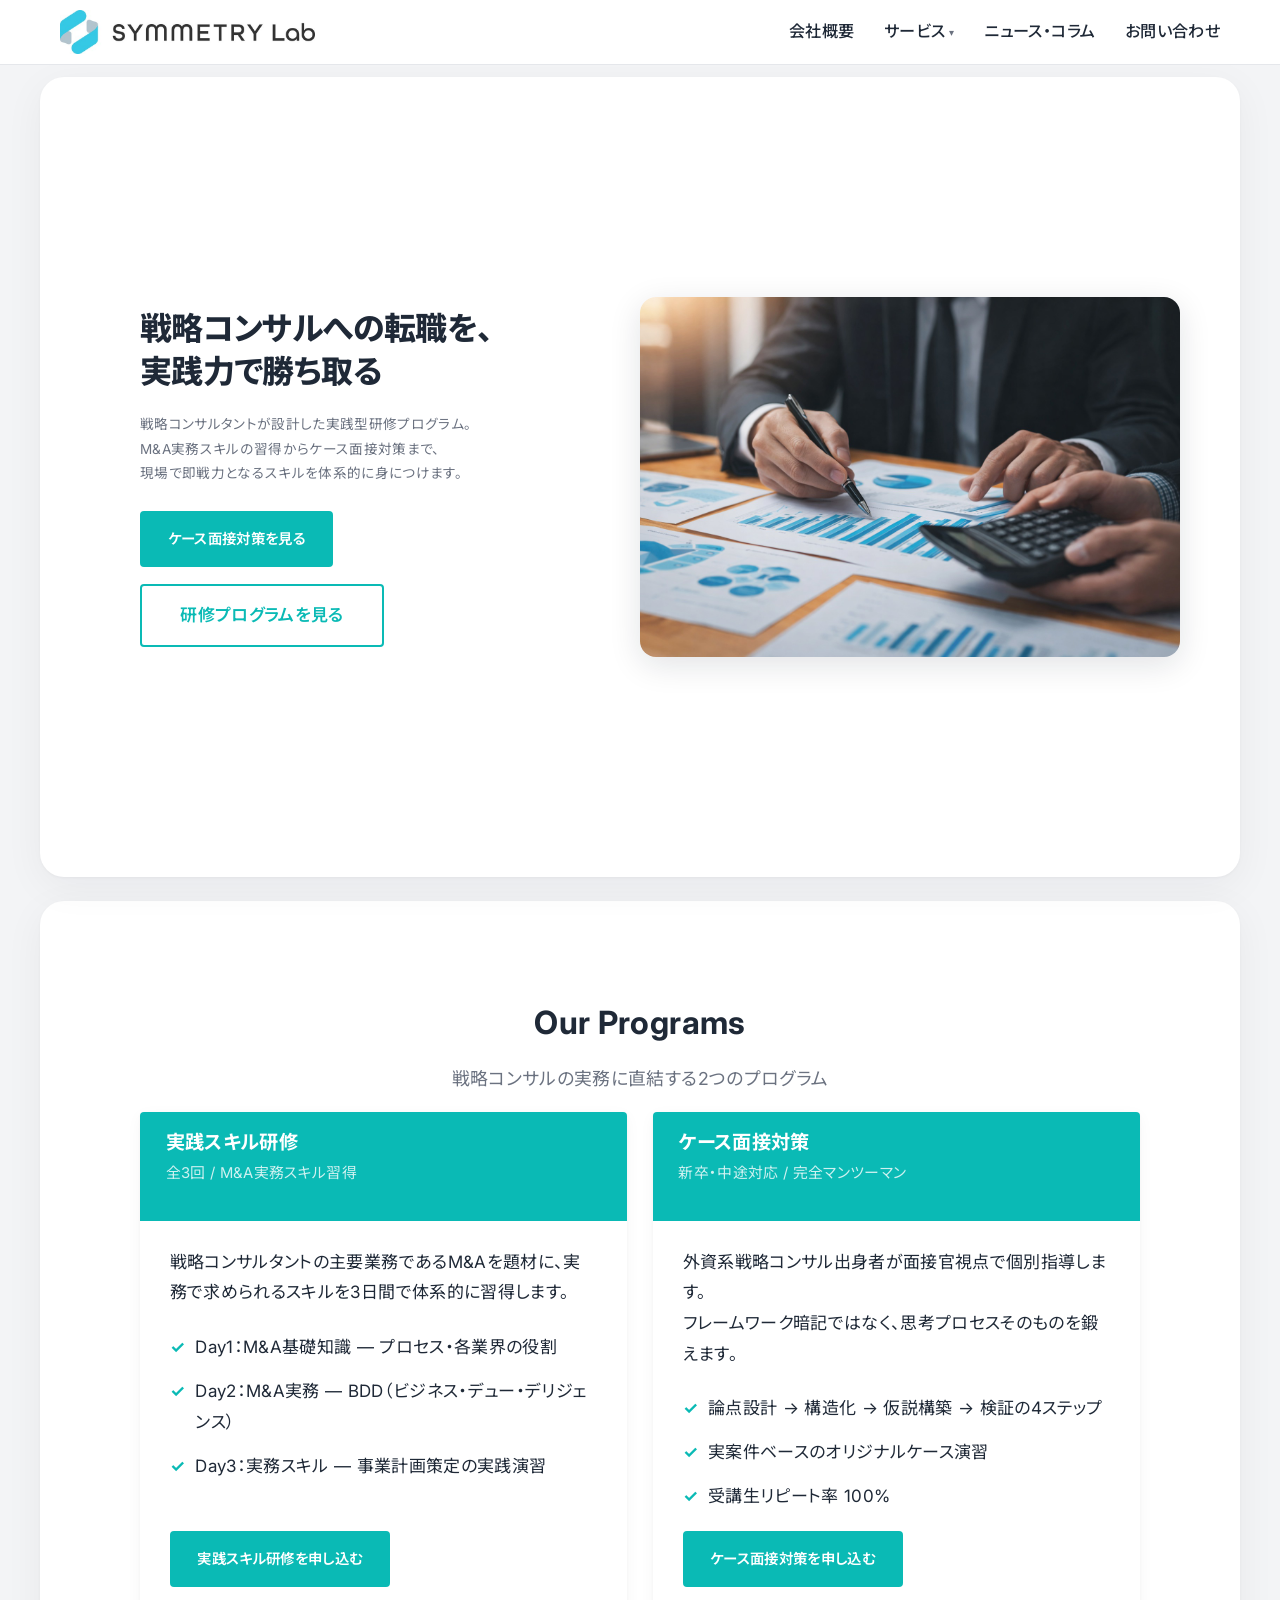
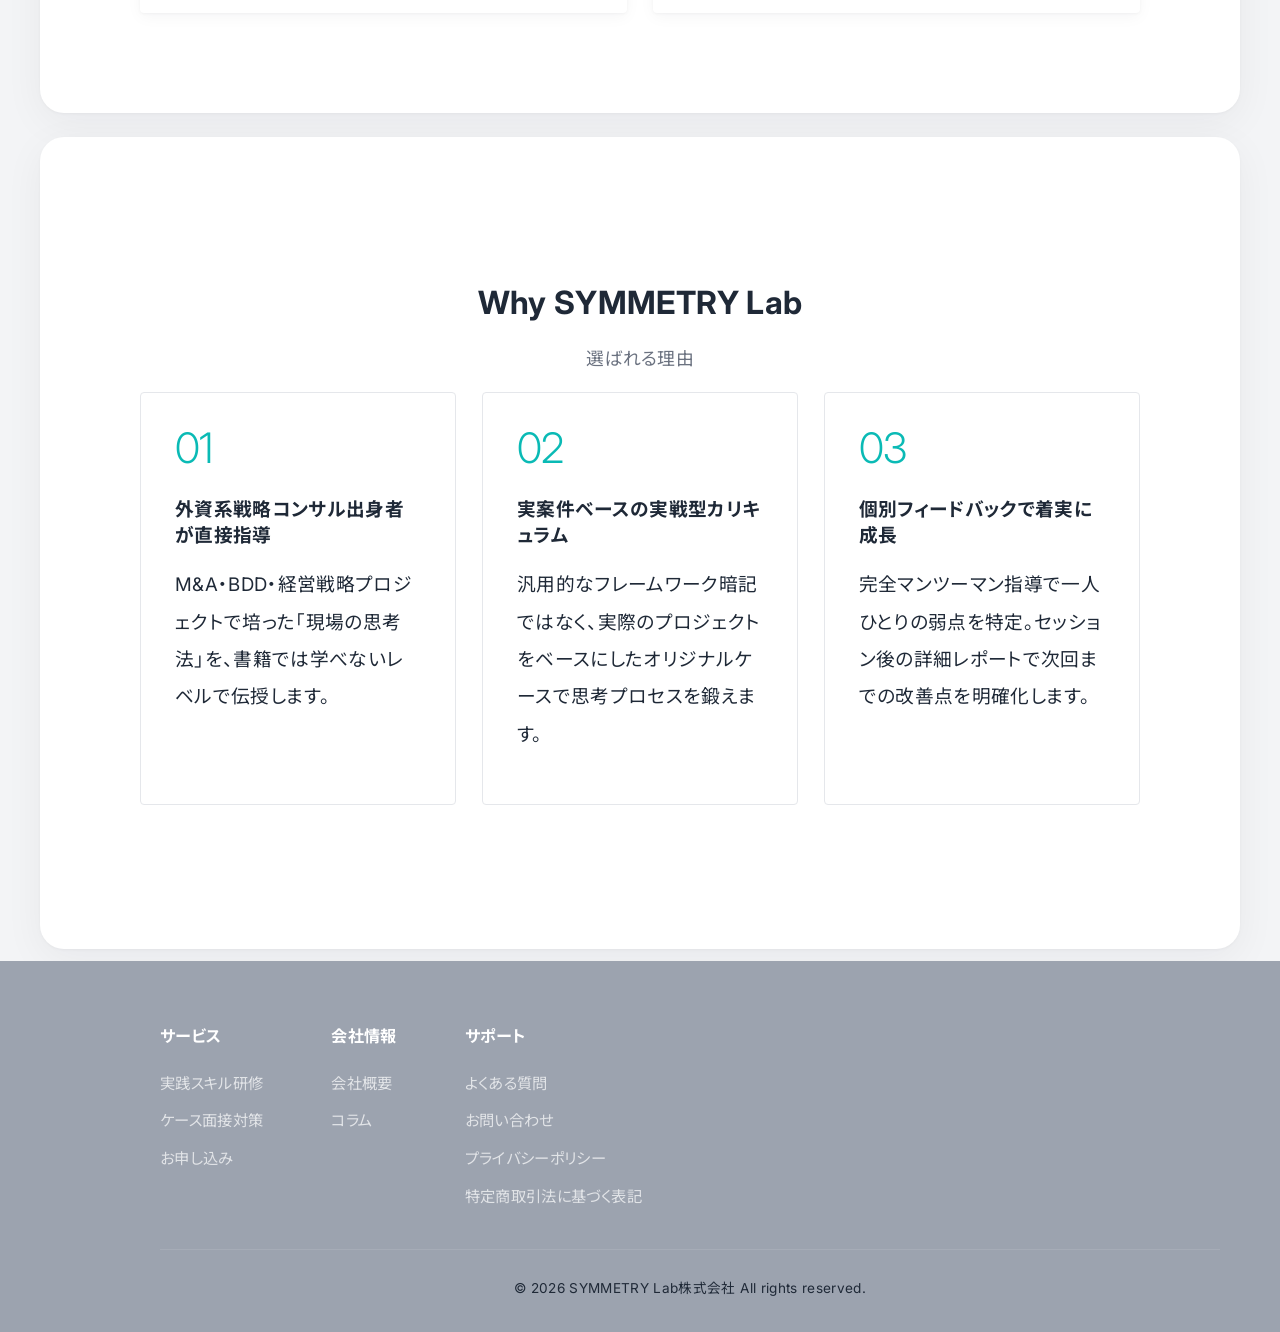
==== index.html @ 42e08721 "ケース面接対策から「セッション後の詳細フィードバックレポート」を削除 Co-Authored-By: Claude Opus 4.6 (1M context) <noreply@anthropic.c" ====
<!DOCTYPE html>
<html lang="ja">
<head>
  <meta charset="UTF-8">
  <meta name="viewport" content="width=device-width, initial-scale=1.0">
  <meta name="description" content="SYMMETRY Lab株式会社は、外資系戦略コンサル出身者による実践型研修・ケース面接対策を提供。受講生リピート率100%。1時間¥7,000から。">
  <meta property="og:title" content="SYMMETRY Lab株式会社 | 外資系戦略コンサル出身者による実践研修">
  <meta property="og:description" content="外資系戦略コンサル出身者が教える実践型研修。ケース面接対策からM&A実務スキル習得まで。受講生リピート率100%。">
  <meta property="og:type" content="website">
  <link rel="canonical" href="https://symmetrylab.jp/">
  <link rel="preconnect" href="https://fonts.googleapis.com">
  <link rel="preconnect" href="https://fonts.gstatic.com" crossorigin>
  <link href="https://fonts.googleapis.com/css2?family=Inter:wght@300;400;500;600;700&family=Noto+Sans+JP:wght@300;400;500;600;700&display=swap" rel="stylesheet">
  <link rel="stylesheet" href="css/style.css">
  <title>SYMMETRY Lab株式会社 | 外資系戦略コンサル出身者による実践研修</title>
  <script type="application/ld+json">
  {
    "@context": "https://schema.org",
    "@type": "Organization",
    "name": "SYMMETRY Lab株式会社",
    "description": "外資系戦略コンサル出身者による実践型研修・ケース面接対策サービス",
    "url": "https://symmetrylab.jp"
  }
  </script>
</head>
<body>

  <!-- Navigation -->
  <nav class="navbar">
    <div class="container">
      <a href="index.html" class="nav-logo"><img src="images/logo.jpg" alt="SYMMETRY Lab" class="nav-logo-img"></a>
      <button class="nav-toggle" aria-label="メニュー" aria-expanded="false">
        <span></span><span></span><span></span>
      </button>
      <div class="nav-links">
        <a href="company.html">会社概要</a>
        <div class="nav-dropdown">
          <a href="services.html" class="nav-dropdown-trigger">サービス</a>
          <div class="nav-dropdown-menu">
            <a href="services.html">研修サービス</a>
            <a href="lp-case.html">ケース面接対策</a>
            <a href="faq.html">FAQ</a>
          </div>
        </div>
        <a href="blog/index.html">ニュース・コラム</a>
        <a href="contact.html">お問い合わせ</a>
      </div>
    </div>
  </nav>

  <!-- Hero -->
  <section class="hero hero-full">
    <div class="container">
      <div class="hero-grid">
        <div class="hero-content">
          <h1>戦略コンサルへの転職を、<br>実践力で勝ち取る</h1>
          <p>戦略コンサルタントが設計した実践型研修プログラム。<br>M&A実務スキルの習得からケース面接対策まで、<br>現場で即戦力となるスキルを体系的に身につけます。</p>
          <div class="btn-group">
            <a href="lp-case.html" class="btn-primary">ケース面接対策を見る</a>
            <a href="services.html" class="btn-outline">研修プログラムを見る</a>
          </div>
        </div>
        <div class="hero-image">
          <img src="images/hero-consulting.jpg" alt="戦略コンサルティング">
        </div>
      </div>
    </div>
  </section>

  <!-- Services Overview -->
  <section class="section section-programs">
    <div class="container">
      <div class="section-header">
        <h2>Our Programs</h2>
        <p>戦略コンサルの実務に直結する2つのプログラム</p>
      </div>
      <div class="grid-2 fade-in">
        <div class="service-card">
          <div class="service-card-header">
            <h3>実践スキル研修</h3>
            <p class="text-small" style="opacity:0.8">全3回 / M&A実務スキル習得</p>
          </div>
          <div class="service-card-body">
            <p>戦略コンサルタントの主要業務であるM&Aを題材に、実務で求められるスキルを3日間で体系的に習得します。</p>
            <ul>
              <li>Day1：M&A基礎知識 — プロセス・各業界の役割</li>
              <li>Day2：M&A実務 — BDD（ビジネス・デュー・デリジェンス）</li>
              <li>Day3：実務スキル — 事業計画策定の実践演習</li>
            </ul>
            <a href="services.html" class="btn-primary">実践スキル研修を申し込む</a>
          </div>
        </div>
        <div class="service-card">
          <div class="service-card-header">
            <h3>ケース面接対策</h3>
            <p class="text-small" style="opacity:0.8">新卒・中途対応 / 完全マンツーマン</p>
          </div>
          <div class="service-card-body">
            <p>外資系戦略コンサル出身者が面接官視点で個別指導します。<br>フレームワーク暗記ではなく、思考プロセスそのものを鍛えます。</p>
            <ul>
              <li>論点設計 → 構造化 → 仮説構築 → 検証の4ステップ</li>
              <li>実案件ベースのオリジナルケース演習</li>
              <li>受講生リピート率 100%</li>
            </ul>
            <a href="lp-case.html" class="btn-primary">ケース面接対策を申し込む</a>
          </div>
        </div>
      </div>
    </div>
  </section>

  <!-- Why SYMMETRY Lab -->
  <section class="section section-alt section-why">
    <div class="container">
      <div class="section-header">
        <h2>Why SYMMETRY Lab</h2>
        <p>選ばれる理由</p>
      </div>
      <div class="grid-3 fade-in">
        <div class="strength-item">
          <div class="strength-num">01</div>
          <h3>外資系戦略コンサル出身者が直接指導</h3>
          <p>M&A・BDD・経営戦略プロジェクトで培った「現場の思考法」を、書籍では学べないレベルで伝授します。</p>
        </div>
        <div class="strength-item">
          <div class="strength-num">02</div>
          <h3>実案件ベースの実戦型カリキュラム</h3>
          <p>汎用的なフレームワーク暗記ではなく、実際のプロジェクトをベースにしたオリジナルケースで思考プロセスを鍛えます。</p>
        </div>
        <div class="strength-item">
          <div class="strength-num">03</div>
          <h3>個別フィードバックで着実に成長</h3>
          <p>完全マンツーマン指導で一人ひとりの弱点を特定。セッション後の詳細レポートで次回までの改善点を明確化します。</p>
        </div>
      </div>
    </div>
  </section>

  <!-- Footer -->
  <footer class="footer">
    <div class="container">
      <div class="footer-grid">

        <div>
          <h4>サービス</h4>
          <div class="footer-links">
            <a href="services.html#practical-skills">実践スキル研修</a>
            <a href="lp-case.html">ケース面接対策</a>
            <a href="booking.html">お申し込み</a>
          </div>
        </div>
        <div>
          <h4>会社情報</h4>
          <div class="footer-links">
            <a href="company.html">会社概要</a>
            <a href="blog/index.html">コラム</a>
          </div>
        </div>
        <div>
          <h4>サポート</h4>
          <div class="footer-links">
            <a href="faq.html">よくある質問</a>
            <a href="contact.html">お問い合わせ</a>
            <a href="privacy.html">プライバシーポリシー</a>
            <a href="tokushoho.html">特定商取引法に基づく表記</a>
          </div>
        </div>
      </div>
      <div class="footer-bottom">
        <a href="admin.html" style="color:inherit;text-decoration:none;">&copy; 2026 SYMMETRY Lab株式会社 All rights reserved.</a>
      </div>
    </div>
  </footer>

  <script src="js/main.js"></script>
</body>
</html>
---- css/style.css ----
/* ============================================
   SYMMETRY Lab - Design System & Styles
   ============================================ */

/* --- CSS Custom Properties --- */
:root {
  /* ===== LP統一カラーパレット（Tiffany Blue × Gray × White） ===== */
  --color-primary: #1F2937;
  --color-primary-light: #374151;
  --color-accent: #0ABAB5;
  --color-accent-hover: #058A85;
  --color-bg: #FFFFFF;
  --color-bg-alt: #F9FAFB;
  --color-text: #1F2937;
  --color-text-light: #6B7280;
  --color-border: #E5E7EB;
  --color-white: #FFFFFF;
  --color-success: #0ABAB5;
  --color-warning: #F59E0B;
  --color-tiffany: #0ABAB5;
  --color-tiffany-dark: #058A85;
  --color-tiffany-light: #7FD8D4;
  --color-tiffany-bg: #E6F7F6;
  --font-family: "Inter", "Noto Sans JP", "Hiragino Kaku Gothic ProN", "Hiragino Sans", sans-serif;
  --max-width: 1100px;
  --radius: 4px;
  --shadow: 0 1px 3px rgba(0, 0, 0, 0.04), 0 4px 16px rgba(17, 24, 39, 0.04);
  --shadow-lg: 0 1px 3px rgba(0, 0, 0, 0.04), 0 10px 40px rgba(17, 24, 39, 0.06);
  --transition: 0.25s ease;
}

/* --- Reset & Base --- */
*, *::before, *::after {
  margin: 0;
  padding: 0;
  box-sizing: border-box;
}

html {
  font-size: 17px;
  scroll-behavior: smooth;
}

body {
  font-family: var(--font-family);
  color: var(--color-text);
  background: #F3F4F6;
  line-height: 1.8;
  -webkit-font-smoothing: antialiased;
  letter-spacing: 0.02em;
  font-feature-settings: "palt";
}

img {
  max-width: 100%;
  height: auto;
  display: block;
}

a {
  color: var(--color-accent);
  text-decoration: none;
  transition: color var(--transition);
}

a:hover {
  color: var(--color-accent-hover);
}

ul, ol {
  list-style: none;
}

/* --- Typography --- */
h1, h2, h3, h4 {
  font-weight: 700;
  color: var(--color-primary);
  line-height: 1.4;
}

h1 { font-size: clamp(1.6rem, 3vw, 2.5rem); }
h2 { font-size: clamp(1.4rem, 2.5vw, 2rem); margin-bottom: 1rem; }
h3 { font-size: clamp(1.1rem, 1.5vw, 1.35rem); margin-bottom: 0.75rem; }
h4 { font-size: 1.15rem; }

p {
  margin-bottom: 1rem;
}

.text-accent { color: var(--color-accent); }
.text-light { color: var(--color-text-light); }
.text-center { text-align: center; }
.text-small { font-size: 0.875rem; }

/* --- Layout --- */
.container {
  max-width: var(--max-width);
  margin: 0 auto;
  padding: 0 1.5rem;
}

.section {
  padding: 12px 40px;
  background: transparent;
}

.section > .container {
  background: #FFFFFF;
  border-radius: 24px;
  padding: clamp(28px, 3vw, 36px) clamp(28px, 10vw, 160px);
  box-shadow: 0 1px 3px rgba(0, 0, 0, 0.04), 0 10px 40px rgba(17, 24, 39, 0.05);
  max-width: 1800px;
}

.section-alt {
  background: transparent;
}

.section-alt > .container {
  background: #FFFFFF;
}

/* Programs / Why / Mission セクションをフルスクリーンに */
.section-programs > .container,
.section-why > .container,
.section-mission > .container {
  min-height: calc(100vh - 64px - 24px);
  display: flex;
  flex-direction: column;
  justify-content: center;
}

@media (max-width: 1400px) {
  .section > .container { padding: 72px 100px; }
}

@media (max-width: 1100px) {
  .section > .container { padding: 56px 56px; }
}

@media (max-width: 768px) {
  .section { padding: 12px 12px; }
  .section > .container { padding: 48px 28px; border-radius: 16px; }
  .section-programs > .container,
  .section-why > .container,
  .section-mission > .container { min-height: auto; }
}

.section-dark {
  background: var(--color-primary);
  color: var(--color-white);
}

.section-dark h2,
.section-dark h3 {
  color: var(--color-white);
}

.section-header {
  text-align: center;
  margin-bottom: 1rem;
}

.section-header p {
  color: var(--color-text-light);
  max-width: 700px;
  margin: 0.5rem auto 0;
  font-size: 1.05rem;
}

.grid-2 {
  display: grid;
  grid-template-columns: repeat(2, 1fr);
  gap: 1.5rem;
}

.grid-3 {
  display: grid;
  grid-template-columns: repeat(3, 1fr);
  gap: 1.5rem;
}

.grid-4 {
  display: grid;
  grid-template-columns: repeat(4, 1fr);
  gap: 1.5rem;
}

/* --- Navigation --- */
.navbar {
  position: sticky;
  top: 0;
  background: rgba(255, 255, 255, 0.96);
  backdrop-filter: blur(12px);
  -webkit-backdrop-filter: blur(12px);
  border-bottom: 1px solid var(--color-border);
  z-index: 1000;
  padding: 0 60px;
}

.nav-logo-img {
  height: 44px;
  width: auto;
  display: block;
}

.navbar .container {
  display: flex;
  align-items: center;
  justify-content: space-between;
  height: 64px;
  max-width: 100%;
  padding: 0;
}

.nav-logo {
  font-size: 1.25rem;
  font-weight: 700;
  color: var(--color-primary);
  display: flex;
  align-items: center;
  gap: 0.5rem;
}

.nav-logo:hover {
  color: var(--color-primary);
}

.nav-logo span {
  color: var(--color-accent);
}

.nav-links {
  display: flex;
  align-items: center;
  gap: 1.75rem;
}

.nav-links a {
  color: var(--color-text);
  font-size: 0.95rem;
  font-weight: 500;
  transition: color var(--transition);
}

.nav-links a:hover {
  color: var(--color-accent);
}

.nav-links .btn-primary {
  color: var(--color-white);
}

/* --- Nav Dropdown --- */
.nav-dropdown {
  position: relative;
}

.nav-dropdown-trigger {
  display: flex;
  align-items: center;
  gap: 4px;
}

.nav-dropdown-trigger::after {
  content: '▾';
  font-size: 10px;
  color: var(--color-text-light);
  transition: transform 0.2s;
}

.nav-dropdown:hover .nav-dropdown-trigger::after {
  transform: rotate(180deg);
}

.nav-dropdown-menu {
  display: none;
  position: absolute;
  top: 100%;
  left: -16px;
  padding-top: 12px;
  min-width: 200px;
  z-index: 100;
}

.nav-dropdown:hover .nav-dropdown-menu {
  display: block;
}

.nav-dropdown-menu::before {
  content: '';
  position: absolute;
  top: 12px;
  left: 0;
  right: 0;
  bottom: 0;
  background: #FFFFFF;
  border: 1px solid var(--color-border);
  border-radius: 8px;
  box-shadow: 0 8px 32px rgba(17, 24, 39, 0.1);
}

.nav-dropdown-menu a {
  display: block;
  position: relative;
  z-index: 1;
  padding: 12px 20px;
  font-size: 0.85rem;
  color: var(--color-text);
  border-bottom: 1px solid var(--color-border);
  transition: all 0.15s;
}

.nav-dropdown-menu a:last-child {
  border-bottom: none;
}

.nav-dropdown-menu a:hover {
  background: var(--color-tiffany-bg);
  color: var(--color-tiffany-dark);
}

.nav-toggle {
  display: none;
  background: none;
  border: none;
  cursor: pointer;
  padding: 0.5rem;
}

.nav-toggle span {
  display: block;
  width: 24px;
  height: 2px;
  background: var(--color-primary);
  margin: 5px 0;
  transition: var(--transition);
}

/* --- Buttons --- */
.btn-primary {
  display: inline-block;
  background: var(--color-accent);
  color: var(--color-white);
  padding: clamp(0.6rem, 1vw, 0.85rem) clamp(1.5rem, 2vw, 2.25rem);
  border-radius: var(--radius);
  font-weight: 600;
  font-size: clamp(0.85rem, 1vw, 1rem);
  border: 2px solid var(--color-accent);
  cursor: pointer;
  transition: all var(--transition);
  text-align: center;
}

.btn-primary:hover {
  background: var(--color-accent-hover);
  border-color: var(--color-accent-hover);
  color: var(--color-white);
}

.btn-outline {
  display: inline-block;
  background: transparent;
  color: var(--color-accent);
  padding: 0.85rem 2.25rem;
  border-radius: var(--radius);
  font-weight: 600;
  font-size: 1rem;
  border: 2px solid var(--color-accent);
  cursor: pointer;
  transition: all var(--transition);
  text-align: center;
}

.btn-outline:hover {
  background: var(--color-accent);
  color: var(--color-white);
}

.btn-outline-white {
  display: inline-block;
  background: transparent;
  color: var(--color-white);
  padding: 0.75rem 2rem;
  border-radius: var(--radius);
  font-weight: 700;
  font-size: 0.95rem;
  border: 2px solid var(--color-white);
  cursor: pointer;
  transition: all var(--transition);
  text-align: center;
}

.btn-outline-white:hover {
  background: var(--color-white);
  color: var(--color-primary);
}

.btn-white {
  display: inline-block;
  background: var(--color-white);
  color: var(--color-primary);
  padding: 0.75rem 2rem;
  border-radius: var(--radius);
  font-weight: 700;
  font-size: 0.95rem;
  border: 2px solid var(--color-white);
  cursor: pointer;
  transition: all var(--transition);
  text-align: center;
}

.btn-white:hover {
  background: transparent;
  color: var(--color-white);
}

.btn-group {
  display: flex;
  gap: 1rem;
  flex-wrap: wrap;
}

/* --- Cards --- */
.card {
  background: var(--color-white);
  border-radius: var(--radius);
  box-shadow: var(--shadow);
  padding: 2rem;
  transition: box-shadow var(--transition), transform var(--transition);
}

.card:hover {
  box-shadow: var(--shadow-lg);
  transform: translateY(-2px);
}

.card-icon {
  width: 48px;
  height: 48px;
  background: var(--color-bg-alt);
  border-radius: 50%;
  display: flex;
  align-items: center;
  justify-content: center;
  margin-bottom: 1rem;
  font-size: 1.5rem;
}

.card-accent {
  border-top: 3px solid var(--color-accent);
}

/* --- Hero Section (カード型・フルスクリーン) --- */
.hero {
  background: transparent;
  color: var(--color-text);
  padding: 12px 40px;
  position: relative;
}

.hero > .container {
  background: #FFFFFF;
  border-radius: 24px;
  padding: 0;
  box-shadow: 0 1px 3px rgba(0, 0, 0, 0.04), 0 10px 40px rgba(17, 24, 39, 0.05);
  max-width: 1800px;
  position: relative;
  overflow: hidden;
  min-height: calc(100vh - 64px - 24px - 12px);
  display: flex;
  align-items: center;
}

.hero-grid {
  display: grid;
  grid-template-columns: 1fr 1fr;
  gap: 0;
  align-items: center;
  width: 100%;
  min-height: calc(100vh - 64px - 80px);
}

.hero-content {
  padding: clamp(40px, 5vw, 80px) clamp(28px, 5vw, 80px) clamp(40px, 5vw, 80px) clamp(28px, 10vw, 160px);
}

.hero-image {
  display: flex;
  align-items: center;
  justify-content: center;
  padding: clamp(28px, 4vw, 60px) clamp(28px, 5vw, 80px) clamp(28px, 4vw, 60px) 0;
}

.hero-image img {
  width: 100%;
  max-width: 100%;
  max-height: calc(100vh - 160px);
  object-fit: cover;
  border-radius: 16px;
  box-shadow: 0 8px 32px rgba(17, 24, 39, 0.12);
}

@media (max-width: 1400px) {
  .hero-content { padding: 60px 60px 60px 100px; }
  .hero-image { padding: 60px 60px 60px 0; }
}

@media (max-width: 1100px) {
  .hero-content { padding: 48px; }
  .hero-image { padding: 48px; }
}

@media (max-width: 768px) {
  .hero { padding: 12px 12px; }
  .hero > .container { min-height: auto; border-radius: 16px; }
  .hero-grid { grid-template-columns: 1fr; }
  .hero-content { padding: 48px 28px; }
  .hero-image { padding: 0 28px 40px; }
  .hero-image img { max-width: 100%; }
}

.hero-badge {
  display: inline-flex;
  align-items: center;
  gap: 10px;
  color: var(--color-tiffany-dark);
  font-size: 12px;
  font-weight: 600;
  margin-bottom: 28px;
  letter-spacing: 0.12em;
  text-transform: uppercase;
  font-family: "Inter", sans-serif;
}

.hero-badge::before {
  content: '';
  width: 32px;
  height: 1px;
  background: var(--color-tiffany);
}

.hero h1 {
  color: var(--color-primary);
  font-size: clamp(1.5rem, 2.5vw, 2.4rem);
  font-weight: 800;
  margin-bottom: clamp(0.75rem, 1.5vw, 1.5rem);
  position: relative;
  z-index: 1;
  letter-spacing: -0.02em;
  line-height: 1.35;
}

.hero p {
  font-size: clamp(0.8rem, 1vw, 1rem);
  color: var(--color-text-light);
  max-width: 640px;
  margin-bottom: clamp(1rem, 2vw, 2rem);
  position: relative;
  z-index: 1;
  line-height: 1.8;
}

.hero .btn-group {
  position: relative;
  z-index: 1;
}

.hero-proof {
  display: inline-flex;
  align-items: center;
  gap: 16px;
  padding: 16px 24px;
  background: var(--color-tiffany-bg);
  border-left: 3px solid var(--color-tiffany);
  margin-top: 32px;
}

.hero-proof-num {
  font-size: 36px;
  font-weight: 300;
  color: var(--color-tiffany-dark);
  line-height: 1;
  font-family: "Inter", sans-serif;
}

.hero-proof-num span {
  font-size: 16px;
  margin-left: 2px;
}

.hero-proof-label strong {
  display: block;
  font-size: 13px;
  color: var(--color-primary);
}

.hero-proof-label span {
  font-size: 10px;
  color: var(--color-text-light);
}

/* --- Feature/Strength Section --- */
.strength-item {
  text-align: left;
  padding: 3rem;
  background: var(--color-white);
  border: 1px solid var(--color-border);
  border-radius: var(--radius);
  position: relative;
  transition: all 0.3s ease;
}

.strength-item:hover {
  border-color: var(--color-tiffany-light);
  box-shadow: var(--shadow-lg);
  transform: translateY(-2px);
}

.strength-item::before {
  content: '';
  position: absolute;
  top: 0;
  left: 0;
  width: 3px;
  height: 0;
  background: var(--color-tiffany);
  transition: height 0.4s ease;
}

.strength-item:hover::before {
  height: 100%;
}

.strength-num {
  font-size: 52px;
  font-weight: 300;
  color: var(--color-tiffany);
  font-family: "Inter", sans-serif;
  margin-bottom: 28px;
  letter-spacing: -0.02em;
  line-height: 1;
}

.strength-item h3 {
  font-size: 1.25rem;
  margin-bottom: 1rem;
}

@media (max-width: 1400px) {
  .strength-item h3 { font-size: 1.1rem; }
  .strength-item p { font-size: 1rem; }
  .strength-item { padding: 2rem; }
  .strength-num { font-size: 42px; }
}

@media (max-width: 1100px) {
  .grid-3 { grid-template-columns: 1fr; }
  .strength-item h3 { font-size: 1.25rem; }
}

.strength-item p {
  font-size: 1.1rem;
  line-height: 2;
}

.strength-icon {
  display: none;
}

/* --- ケース面接対策 CTAカード --- */
.case-cta-card {
  background: var(--color-white);
  border: 1px solid var(--color-border);
  border-top: 3px solid var(--color-tiffany);
  border-radius: var(--radius);
  display: grid;
  grid-template-columns: 1.5fr 1fr;
  gap: 48px;
  padding: 56px 64px;
  align-items: center;
}

.case-cta-content h3 {
  font-size: 1.4rem;
  font-weight: 700;
  color: var(--color-primary);
  margin-bottom: 16px;
  letter-spacing: -0.01em;
}

.case-cta-content p {
  font-size: 0.95rem;
  color: var(--color-text-light);
  line-height: 2;
  margin-bottom: 20px;
}

.case-cta-features {
  display: flex;
  flex-wrap: wrap;
  gap: 8px;
}

.case-cta-features span {
  display: inline-block;
  font-size: 12px;
  color: var(--color-tiffany-dark);
  border: 1px solid var(--color-tiffany-light);
  padding: 5px 14px;
  border-radius: 2px;
  letter-spacing: 0.03em;
  font-weight: 500;
}

.case-cta-action {
  text-align: center;
  padding: 40px;
  background: var(--color-bg-alt);
  border-radius: var(--radius);
}

.case-cta-price {
  font-size: 40px;
  font-weight: 300;
  color: var(--color-primary);
  font-family: "Inter", sans-serif;
  margin-bottom: 24px;
  letter-spacing: -0.03em;
}

.case-cta-price span {
  font-size: 14px;
  color: var(--color-text-light);
  margin-left: 4px;
  font-weight: 400;
}

@media (max-width: 768px) {
  .case-cta-card {
    grid-template-columns: 1fr;
    gap: 32px;
    padding: 36px 28px;
  }

  .case-cta-action {
    padding: 28px;
  }

  .case-cta-price {
    font-size: 32px;
  }
}

/* --- Service Cards --- */
.service-card {
  background: var(--color-white);
  border-radius: var(--radius);
  box-shadow: var(--shadow);
  overflow: hidden;
}

.service-card-header {
  background: var(--color-tiffany);
  color: var(--color-white);
  padding: 1rem 1.5rem;
}

.service-card-header h3 {
  color: var(--color-white);
  margin-bottom: 0.25rem;
}

.service-card-body {
  padding: 1.5rem 1.75rem;
  display: flex;
  flex-direction: column;
  flex-grow: 1;
}

.service-card {
  display: flex;
  flex-direction: column;
}

.service-card-body .btn-primary,
.service-card-body .btn-outline {
  margin-top: auto;
  align-self: flex-start;
}

.service-card-body ul {
  margin-bottom: 0.75rem;
}

.service-card-body li {
  padding: 0.4rem 0;
  padding-left: 1.5rem;
  position: relative;
}

.service-card-body li::before {
  content: "✓";
  color: var(--color-accent);
  font-weight: 700;
  position: absolute;
  left: 0;
}

/* --- Testimonials --- */
.testimonial-card {
  background: var(--color-white);
  border-radius: var(--radius);
  box-shadow: var(--shadow);
  padding: 2rem;
  position: relative;
}

.testimonial-card::before {
  content: "\201C";
  font-size: 4rem;
  color: var(--color-accent);
  opacity: 0.2;
  position: absolute;
  top: 0.5rem;
  left: 1rem;
  line-height: 1;
}

.testimonial-text {
  font-style: italic;
  margin-bottom: 1rem;
  position: relative;
  z-index: 1;
}

.testimonial-author {
  display: flex;
  align-items: center;
  gap: 0.75rem;
}

.testimonial-avatar {
  width: 40px;
  height: 40px;
  background: var(--color-bg-alt);
  border-radius: 50%;
  display: flex;
  align-items: center;
  justify-content: center;
  font-weight: 700;
  color: var(--color-primary);
  font-size: 0.875rem;
}

.testimonial-info {
  font-size: 0.875rem;
}

.testimonial-info strong {
  display: block;
}

/* --- CTA Banner (カード型) --- */
.cta-banner {
  background: transparent;
  color: var(--color-white);
  text-align: center;
  padding: 12px 40px;
  position: relative;
}

.cta-banner > .container {
  background: var(--color-primary);
  border-radius: 24px;
  padding: 48px 160px;
  box-shadow: 0 1px 3px rgba(0, 0, 0, 0.04), 0 10px 40px rgba(17, 24, 39, 0.08);
  max-width: 1800px;
  position: relative;
  overflow: hidden;
}

.cta-banner > .container::before {
  content: '';
  position: absolute;
  top: 0;
  left: 0;
  right: 0;
  height: 3px;
  background: linear-gradient(90deg, transparent, var(--color-tiffany), transparent);
}

@media (max-width: 1400px) {
  .cta-banner > .container { padding: 72px 100px; }
}

@media (max-width: 768px) {
  .cta-banner { padding: 12px 12px; }
  .cta-banner > .container { padding: 48px 28px; border-radius: 16px; }
}

.cta-banner h2 {
  color: var(--color-white);
  margin-bottom: 0.75rem;
}

.cta-banner p {
  opacity: 0.9;
  margin-bottom: 1.5rem;
}

/* --- Day Program --- */
.day-program {
  margin-bottom: 2.5rem;
}

.day-badge {
  display: inline-block;
  background: var(--color-accent);
  color: var(--color-white);
  padding: 0.25rem 1rem;
  border-radius: 20px;
  font-size: 0.85rem;
  font-weight: 700;
  margin-bottom: 0.75rem;
}

/* --- Price Table --- */
.price-card {
  background: var(--color-white);
  border: 2px solid var(--color-border);
  border-radius: var(--radius);
  padding: 2rem;
  text-align: center;
}

.price-card.featured {
  border-color: var(--color-accent);
  position: relative;
}

.price-card.featured::before {
  content: "おすすめ";
  position: absolute;
  top: -12px;
  left: 50%;
  transform: translateX(-50%);
  background: var(--color-accent);
  color: var(--color-white);
  padding: 0.15rem 1rem;
  border-radius: 20px;
  font-size: 0.8rem;
  font-weight: 700;
}

.price-amount {
  font-size: 2.5rem;
  font-weight: 700;
  color: var(--color-primary);
  margin: 1rem 0;
}

.price-amount span {
  font-size: 1rem;
  font-weight: 400;
}

/* --- FAQ Accordion --- */
.faq-item {
  border-bottom: 1px solid var(--color-border);
}

.faq-item summary {
  padding: 1.25rem 0;
  cursor: pointer;
  font-weight: 700;
  color: var(--color-primary);
  list-style: none;
  display: flex;
  justify-content: space-between;
  align-items: center;
}

.faq-item summary::after {
  content: "+";
  font-size: 1.5rem;
  color: var(--color-accent);
  transition: transform var(--transition);
}

.faq-item[open] summary::after {
  content: "−";
}

.faq-item p {
  padding-bottom: 1.25rem;
  color: var(--color-text-light);
}

/* --- Table --- */
.info-table {
  width: 100%;
  border-collapse: collapse;
}

.info-table th,
.info-table td {
  padding: 1rem 1.25rem;
  border-bottom: 1px solid var(--color-border);
  text-align: left;
}

.info-table th {
  background: var(--color-bg-alt);
  color: var(--color-primary);
  font-weight: 700;
  width: 30%;
  white-space: nowrap;
}

/* --- Forms --- */
.form-group {
  margin-bottom: 1.5rem;
}

.form-group label {
  display: block;
  font-weight: 700;
  margin-bottom: 0.5rem;
  color: var(--color-primary);
  font-size: 0.9rem;
}

.form-group label .required {
  color: #EF4444;
  font-size: 0.8rem;
  margin-left: 0.25rem;
}

.form-group input,
.form-group textarea,
.form-group select {
  width: 100%;
  padding: 0.75rem 1rem;
  border: 1px solid var(--color-border);
  border-radius: var(--radius);
  font-family: var(--font-family);
  font-size: 1rem;
  transition: border-color var(--transition);
}

.form-group input:focus,
.form-group textarea:focus,
.form-group select:focus {
  outline: none;
  border-color: var(--color-accent);
}

.form-group textarea {
  min-height: 150px;
  resize: vertical;
}

/* --- Booking Cards --- */
.booking-card {
  background: var(--color-white);
  border: 2px solid var(--color-border);
  border-radius: var(--radius);
  padding: 2rem;
  cursor: pointer;
  transition: all var(--transition);
}

.booking-card:hover,
.booking-card.selected {
  border-color: var(--color-accent);
  box-shadow: var(--shadow);
}

.booking-card h3 {
  margin-bottom: 0.5rem;
}

.booking-price {
  font-size: 1.5rem;
  font-weight: 700;
  color: var(--color-accent);
}

/* --- Blog Card --- */
.blog-card {
  background: var(--color-white);
  border-radius: var(--radius);
  box-shadow: var(--shadow);
  overflow: hidden;
  transition: box-shadow var(--transition);
}

.blog-card:hover {
  box-shadow: var(--shadow-lg);
}

.blog-card-img {
  width: 100%;
  height: 200px;
  background: var(--color-bg-alt);
  display: flex;
  align-items: center;
  justify-content: center;
  color: var(--color-text-light);
}

.blog-card-body {
  padding: 1.5rem;
}

.blog-card-date {
  font-size: 0.8rem;
  color: var(--color-text-light);
  margin-bottom: 0.5rem;
}

.blog-card-body h3 {
  font-size: 1.1rem;
  margin-bottom: 0.5rem;
}

.blog-card-body h3 a {
  color: var(--color-primary);
}

.blog-card-body h3 a:hover {
  color: var(--color-accent);
}

/* --- Instructor --- */
.instructor-profile {
  display: flex;
  gap: 3rem;
  align-items: flex-start;
}

.instructor-avatar {
  width: 200px;
  height: 200px;
  background: var(--color-bg-alt);
  border-radius: 50%;
  flex-shrink: 0;
  display: flex;
  align-items: center;
  justify-content: center;
  font-size: 3rem;
  color: var(--color-text-light);
}

.instructor-info h2 {
  margin-bottom: 0.25rem;
}

.instructor-title {
  color: var(--color-accent);
  font-weight: 700;
  margin-bottom: 1rem;
}

.credential-list li {
  padding: 0.5rem 0;
  padding-left: 1.5rem;
  position: relative;
  border-bottom: 1px solid var(--color-border);
}

.credential-list li::before {
  content: "●";
  color: var(--color-accent);
  position: absolute;
  left: 0;
  font-size: 0.5rem;
  top: 0.85rem;
}

/* --- Footer（全幅・薄グレー） --- */
.footer {
  background: #9CA3AF;
  color: #1F2937;
  padding: 64px 60px 32px 160px;
}

.footer > .container {
  background: transparent;
  border-radius: 0;
  padding: 0;
  max-width: 1800px;
  box-shadow: none;
}

.footer h4 {
  color: var(--color-primary);
  font-size: 0.95rem;
  margin-bottom: 1rem;
}

.footer-brand img {
  filter: none !important;
}

.footer-links a {
  color: #1F2937;
}

.footer-links a:hover {
  color: var(--color-tiffany-dark);
}

.footer-bottom {
  border-top: 1px solid rgba(31, 41, 55, 0.2);
  color: #1F2937;
}

@media (max-width: 768px) {
  .footer { padding: 48px 28px 24px; }
}

.footer-grid {
  display: grid;
  grid-template-columns: auto auto auto;
  gap: 4rem;
  margin-bottom: 2rem;
  justify-content: start;
}

.footer h4 {
  color: var(--color-white);
  margin-bottom: 1rem;
  font-size: 0.95rem;
}

.footer-brand {
  font-size: 1.1rem;
  font-weight: 700;
  color: var(--color-white);
  margin-bottom: 0.75rem;
}

.footer-brand span {
  color: var(--color-accent);
}

.footer-links a {
  display: block;
  color: rgba(255, 255, 255, 0.7);
  padding: 0.3rem 0;
  font-size: 0.9rem;
}

.footer-links a:hover {
  color: var(--color-white);
}

.footer-bottom {
  border-top: 1px solid rgba(255, 255, 255, 0.1);
  padding-top: 1.5rem;
  text-align: center;
  font-size: 0.8rem;
}

/* --- Page Header --- */
.page-header {
  background: var(--color-primary);
  color: var(--color-white);
  padding: 48px 0;
  text-align: center;
}

.page-header h1 {
  color: var(--color-white);
  font-size: 2rem;
  margin-bottom: 0.5rem;
}

.page-header p {
  opacity: 0.8;
}

/* --- Breadcrumb --- */
.breadcrumb {
  padding: 1rem 0;
  font-size: 0.85rem;
  color: var(--color-text-light);
}

.breadcrumb a {
  color: var(--color-text-light);
}

.breadcrumb a:hover {
  color: var(--color-accent);
}

/* --- Alert / Notice --- */
.alert {
  padding: 1rem 1.5rem;
  border-radius: var(--radius);
  margin-bottom: 1.5rem;
}

.alert-success {
  background: #ECFDF5;
  color: #065F46;
  border: 1px solid #A7F3D0;
}

.alert-warning {
  background: #FFFBEB;
  color: #92400E;
  border: 1px solid #FDE68A;
}

/* --- Scroll Animation --- */
.fade-in {
  opacity: 0;
  transform: translateY(20px);
  transition: opacity 0.6s ease, transform 0.6s ease;
}

.fade-in.visible {
  opacity: 1;
  transform: translateY(0);
}

/* --- Responsive --- */
@media (max-width: 1024px) {
  .grid-3 {
    grid-template-columns: repeat(2, 1fr);
  }

  .grid-4 {
    grid-template-columns: repeat(2, 1fr);
  }

  .footer-grid {
    grid-template-columns: 1fr 1fr;
  }
}

@media (max-width: 768px) {
  h1 { font-size: 1.75rem; }
  h2 { font-size: 1.4rem; }

  .section {
    padding: 48px 0;
  }

  .hero {
    padding: 60px 0 72px;
  }

  .hero h1 {
    font-size: 1.6rem;
  }

  .grid-2,
  .grid-3,
  .grid-4 {
    grid-template-columns: 1fr;
  }

  .footer-grid {
    grid-template-columns: 1fr;
  }

  /* Mobile Nav */
  .nav-toggle {
    display: block;
  }

  .nav-links {
    display: none;
    position: absolute;
    top: 64px;
    left: 0;
    right: 0;
    background: var(--color-white);
    flex-direction: column;
    padding: 1rem 1.5rem 1.5rem;
    border-bottom: 1px solid var(--color-border);
    box-shadow: var(--shadow);
    gap: 0.75rem;
  }

  .nav-links.active {
    display: flex;
  }

  .nav-links a {
    padding: 0.5rem 0;
    width: 100%;
  }

  .nav-dropdown-menu {
    position: static;
    display: block;
    padding-top: 0;
    min-width: 0;
  }

  .nav-dropdown-menu::before {
    display: none;
  }

  .nav-dropdown-menu a {
    padding: 0.4rem 0 0.4rem 1.5rem;
    border-bottom: none;
    font-size: 0.85rem;
    color: var(--color-text-light);
  }

  .nav-dropdown-trigger::after {
    display: none;
  }

  .instructor-profile {
    flex-direction: column;
    align-items: center;
    text-align: center;
  }

  .instructor-avatar {
    width: 150px;
    height: 150px;
  }

  .btn-group {
    flex-direction: column;
  }

  .btn-group .btn-primary,
  .btn-group .btn-outline,
  .btn-group .btn-outline-white,
  .btn-group .btn-white {
    width: 100%;
    text-align: center;
  }

  .info-table th {
    width: 35%;
  }
}
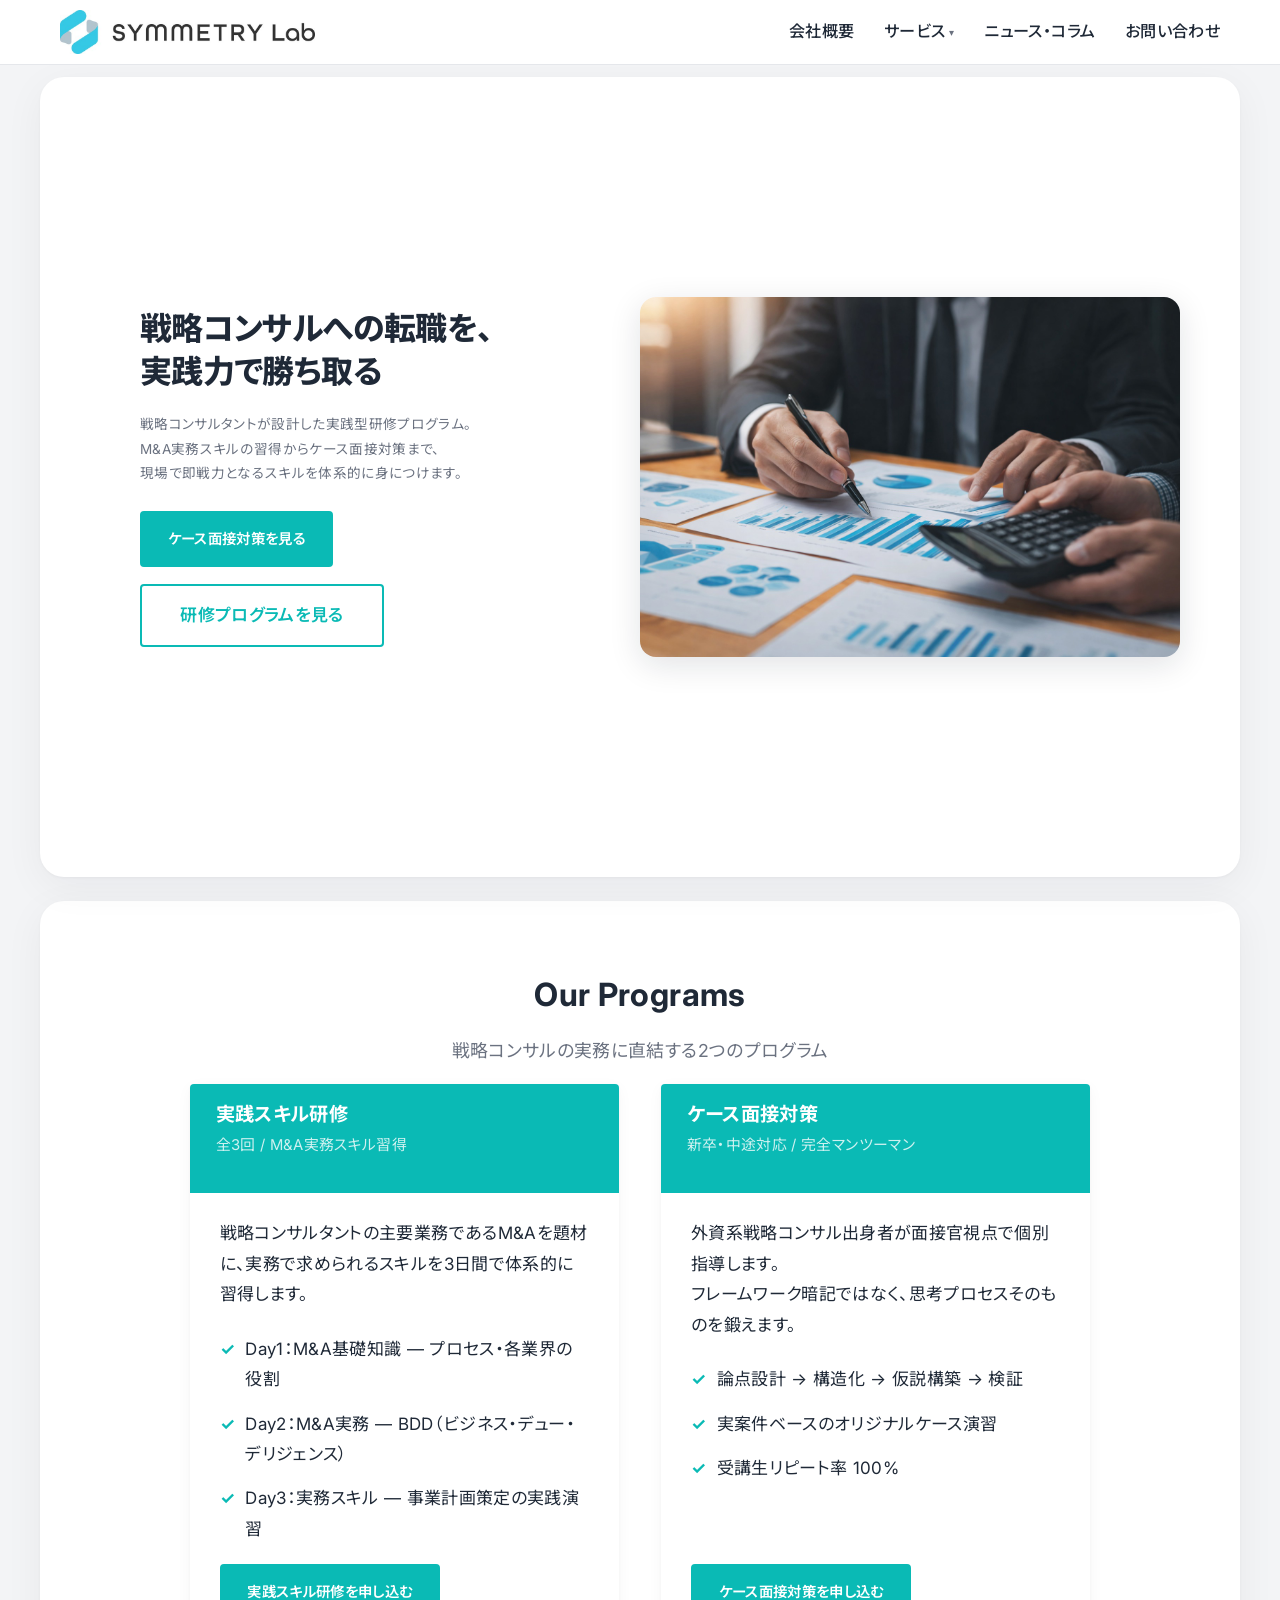
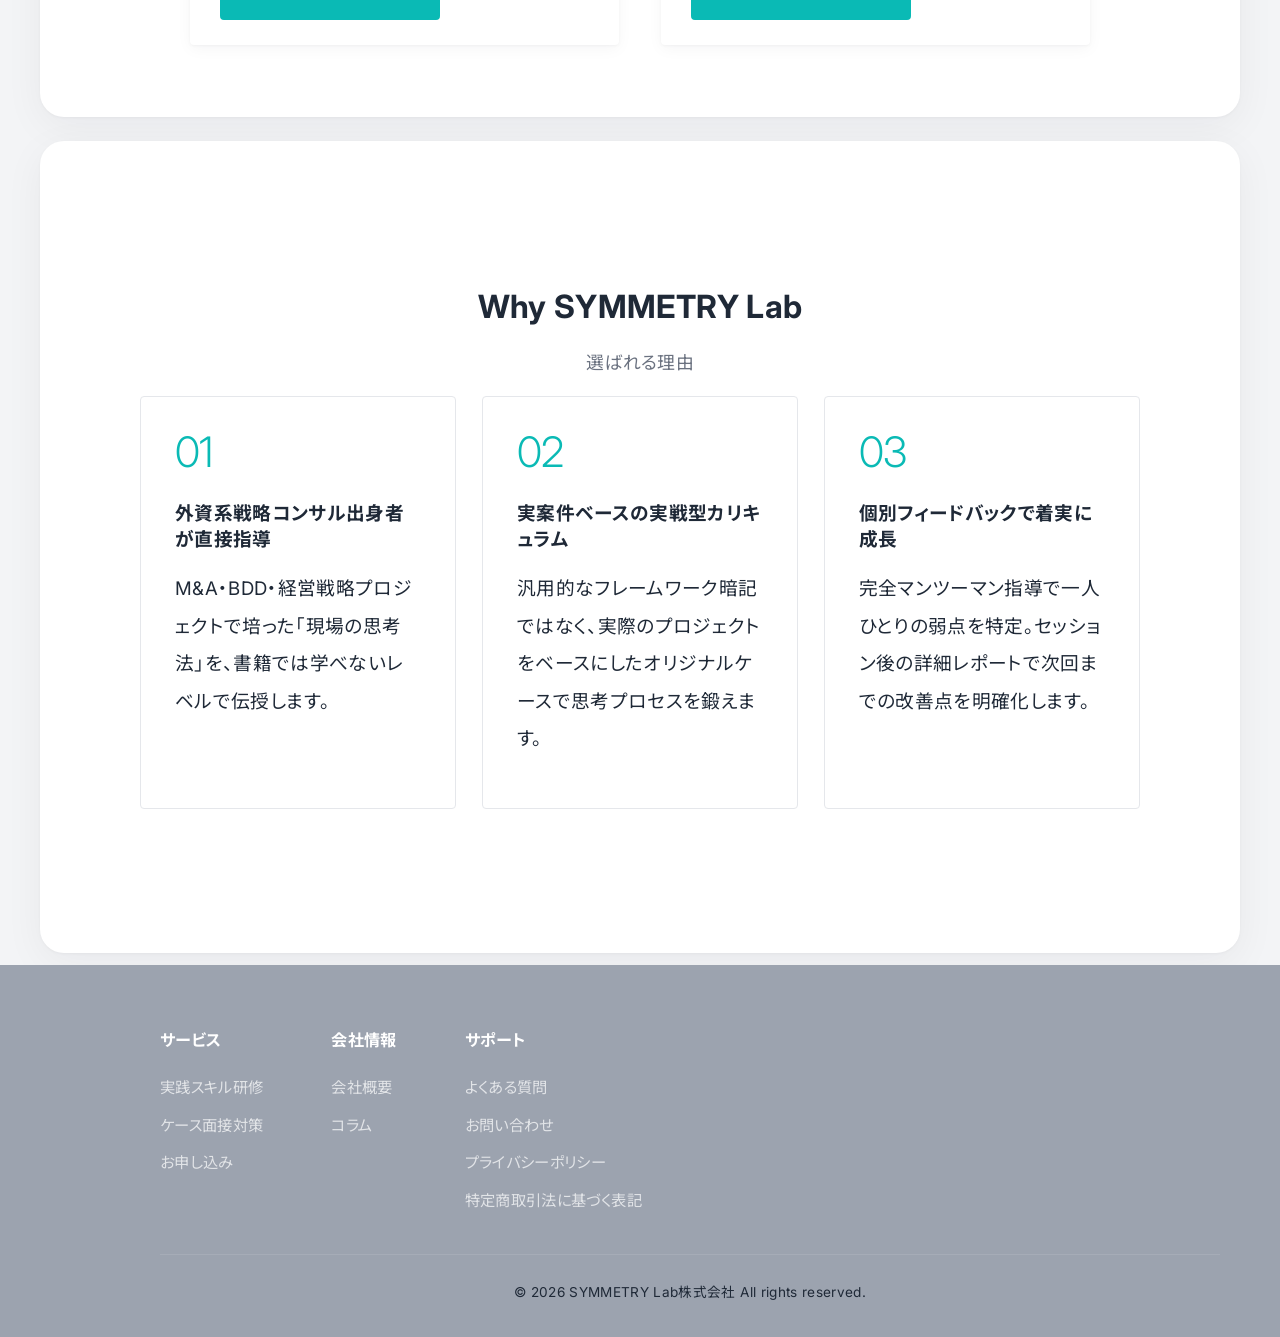
==== commit 4811a516: "「の4ステップ」を削除 Co-Authored-By: Claude Opus 4.6 (1M context) <noreply@anthropic.com>" ====
--- a/index.html
+++ b/index.html
@@ -98,7 +98,7 @@
           <div class="service-card-body">
             <p>外資系戦略コンサル出身者が面接官視点で個別指導します。<br>フレームワーク暗記ではなく、思考プロセスそのものを鍛えます。</p>
             <ul>
-              <li>論点設計 → 構造化 → 仮説構築 → 検証の4ステップ</li>
+              <li>論点設計 → 構造化 → 仮説構築 → 検証</li>
               <li>実案件ベースのオリジナルケース演習</li>
               <li>受講生リピート率 100%</li>
             </ul>
--- a/css/style.css
+++ b/css/style.css
@@ -107,7 +107,7 @@
 .section > .container {
   background: #FFFFFF;
   border-radius: 24px;
-  padding: clamp(28px, 3vw, 36px) clamp(28px, 10vw, 160px);
+  padding: 36px 80px;
   box-shadow: 0 1px 3px rgba(0, 0, 0, 0.04), 0 10px 40px rgba(17, 24, 39, 0.05);
   max-width: 1800px;
 }
@@ -171,7 +171,10 @@
 .grid-2 {
   display: grid;
   grid-template-columns: repeat(2, 1fr);
-  gap: 1.5rem;
+  gap: 2.5rem;
+  align-items: stretch;
+  max-width: 900px;
+  margin: 0 auto;
 }
 
 .grid-3 {
@@ -764,6 +767,7 @@
   background: var(--color-tiffany);
   color: var(--color-white);
   padding: 1rem 1.5rem;
+  min-height: 80px;
 }
 
 .service-card-header h3 {
@@ -781,6 +785,8 @@
 .service-card {
   display: flex;
   flex-direction: column;
+  min-width: 0;
+  width: 100%;
 }
 
 .service-card-body .btn-primary,
@@ -791,6 +797,10 @@
 
 .service-card-body ul {
   margin-bottom: 0.75rem;
+}
+
+.service-card-body p {
+  min-height: 3.6rem;
 }
 
 .service-card-body li {
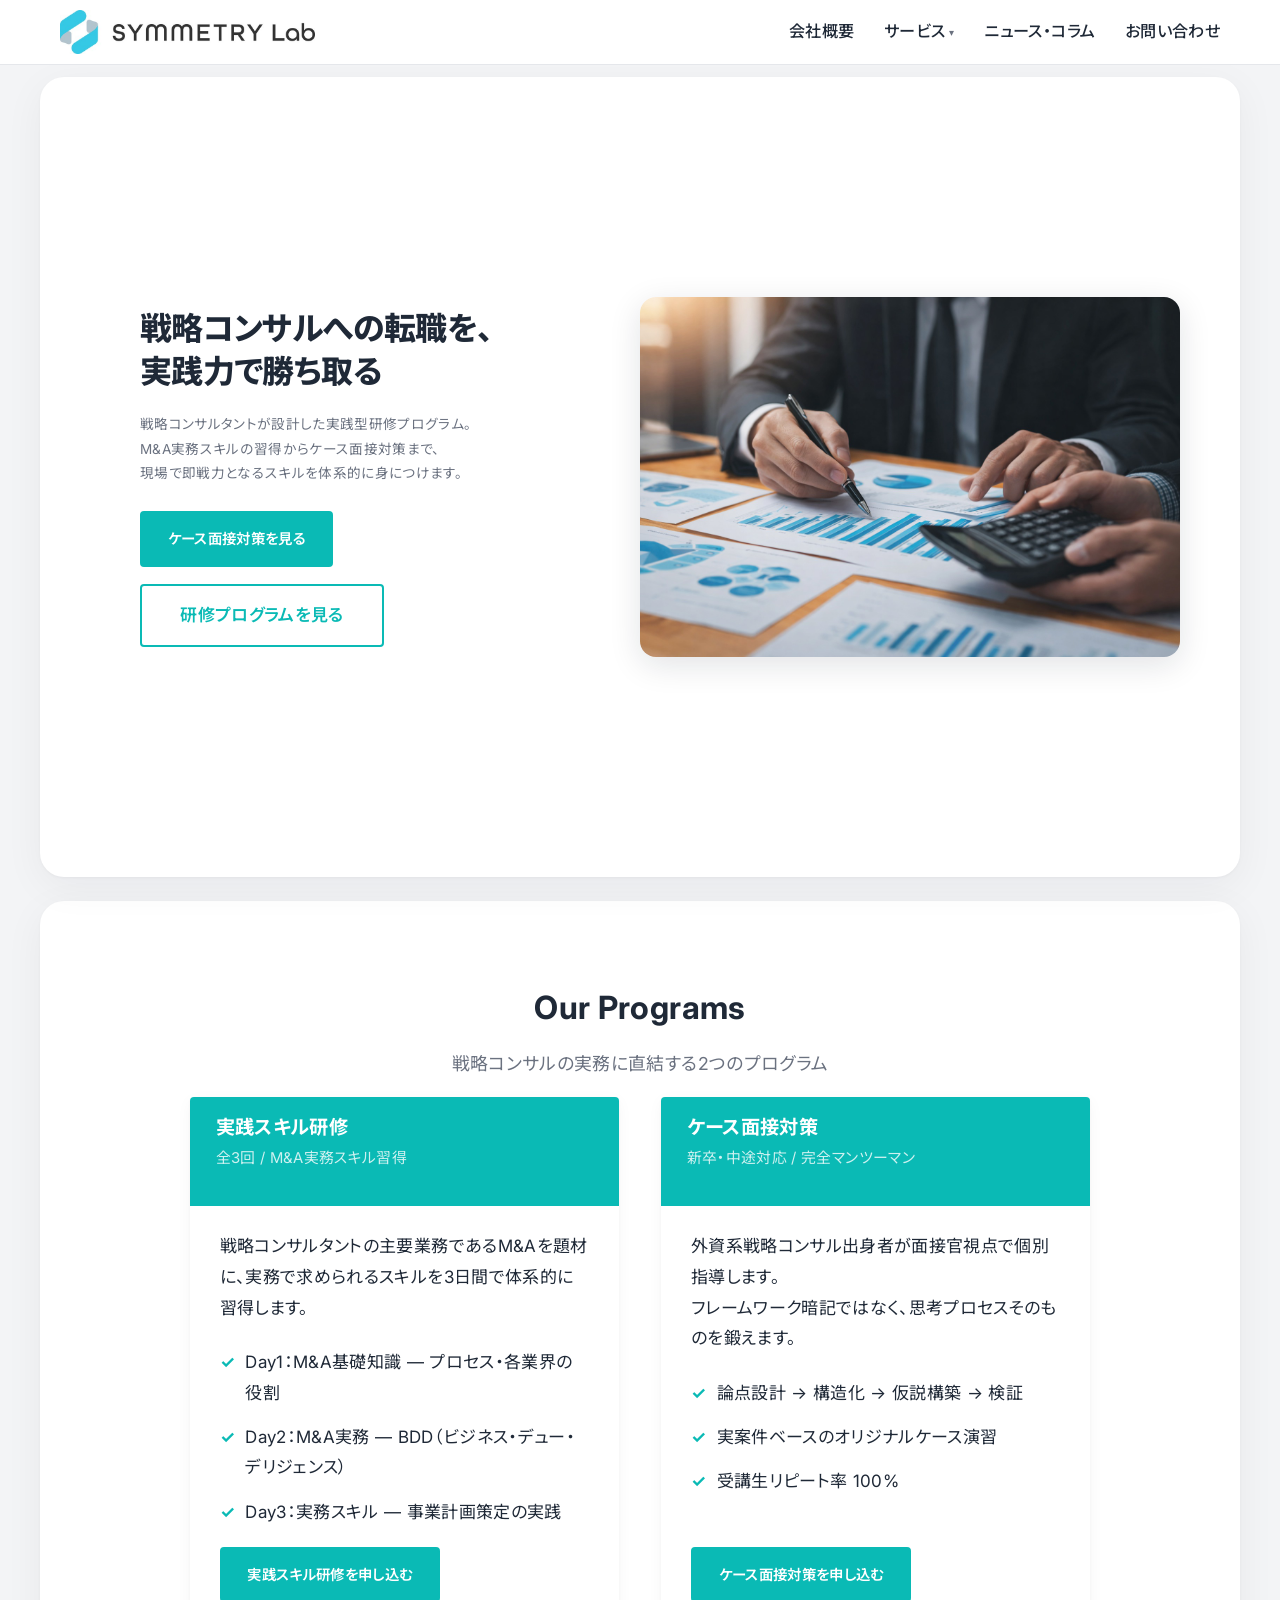
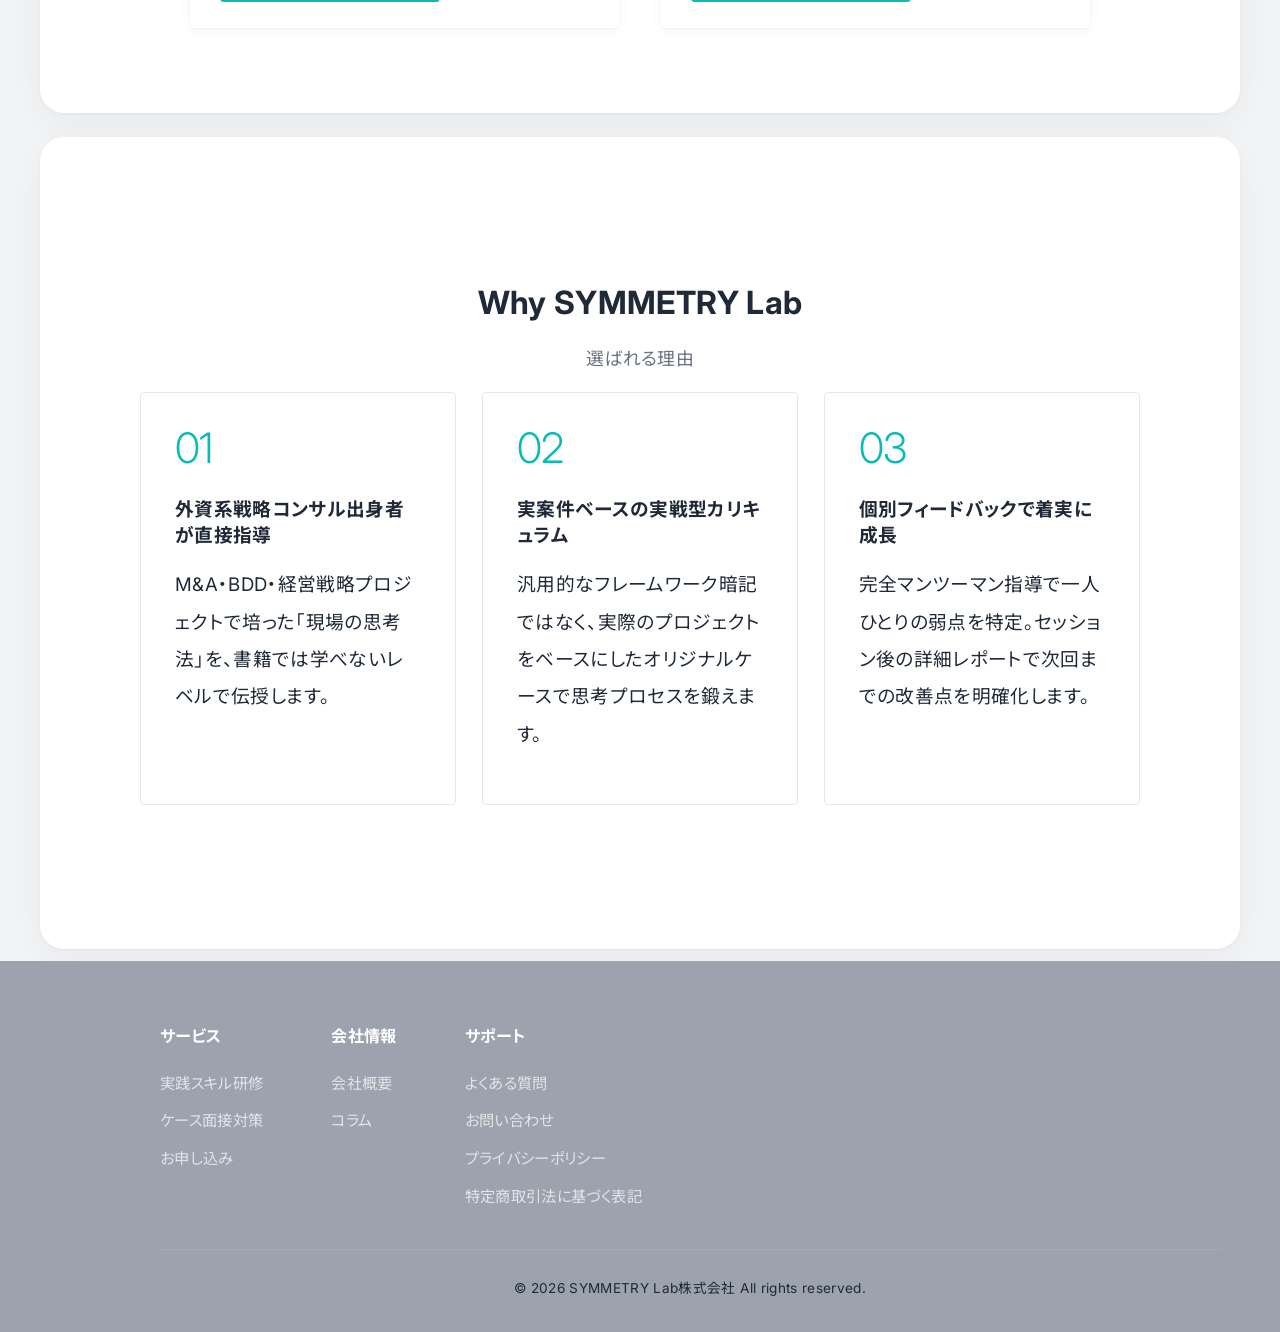
==== commit ffe35141: "Day3「演習」を削除 Co-Authored-By: Claude Opus 4.6 (1M context) <noreply@anthropic.com>" ====
--- a/index.html
+++ b/index.html
@@ -85,7 +85,7 @@
             <ul>
               <li>Day1：M&A基礎知識 — プロセス・各業界の役割</li>
               <li>Day2：M&A実務 — BDD（ビジネス・デュー・デリジェンス）</li>
-              <li>Day3：実務スキル — 事業計画策定の実践演習</li>
+              <li>Day3：実務スキル — 事業計画策定の実践</li>
             </ul>
             <a href="services.html" class="btn-primary">実践スキル研修を申し込む</a>
           </div>
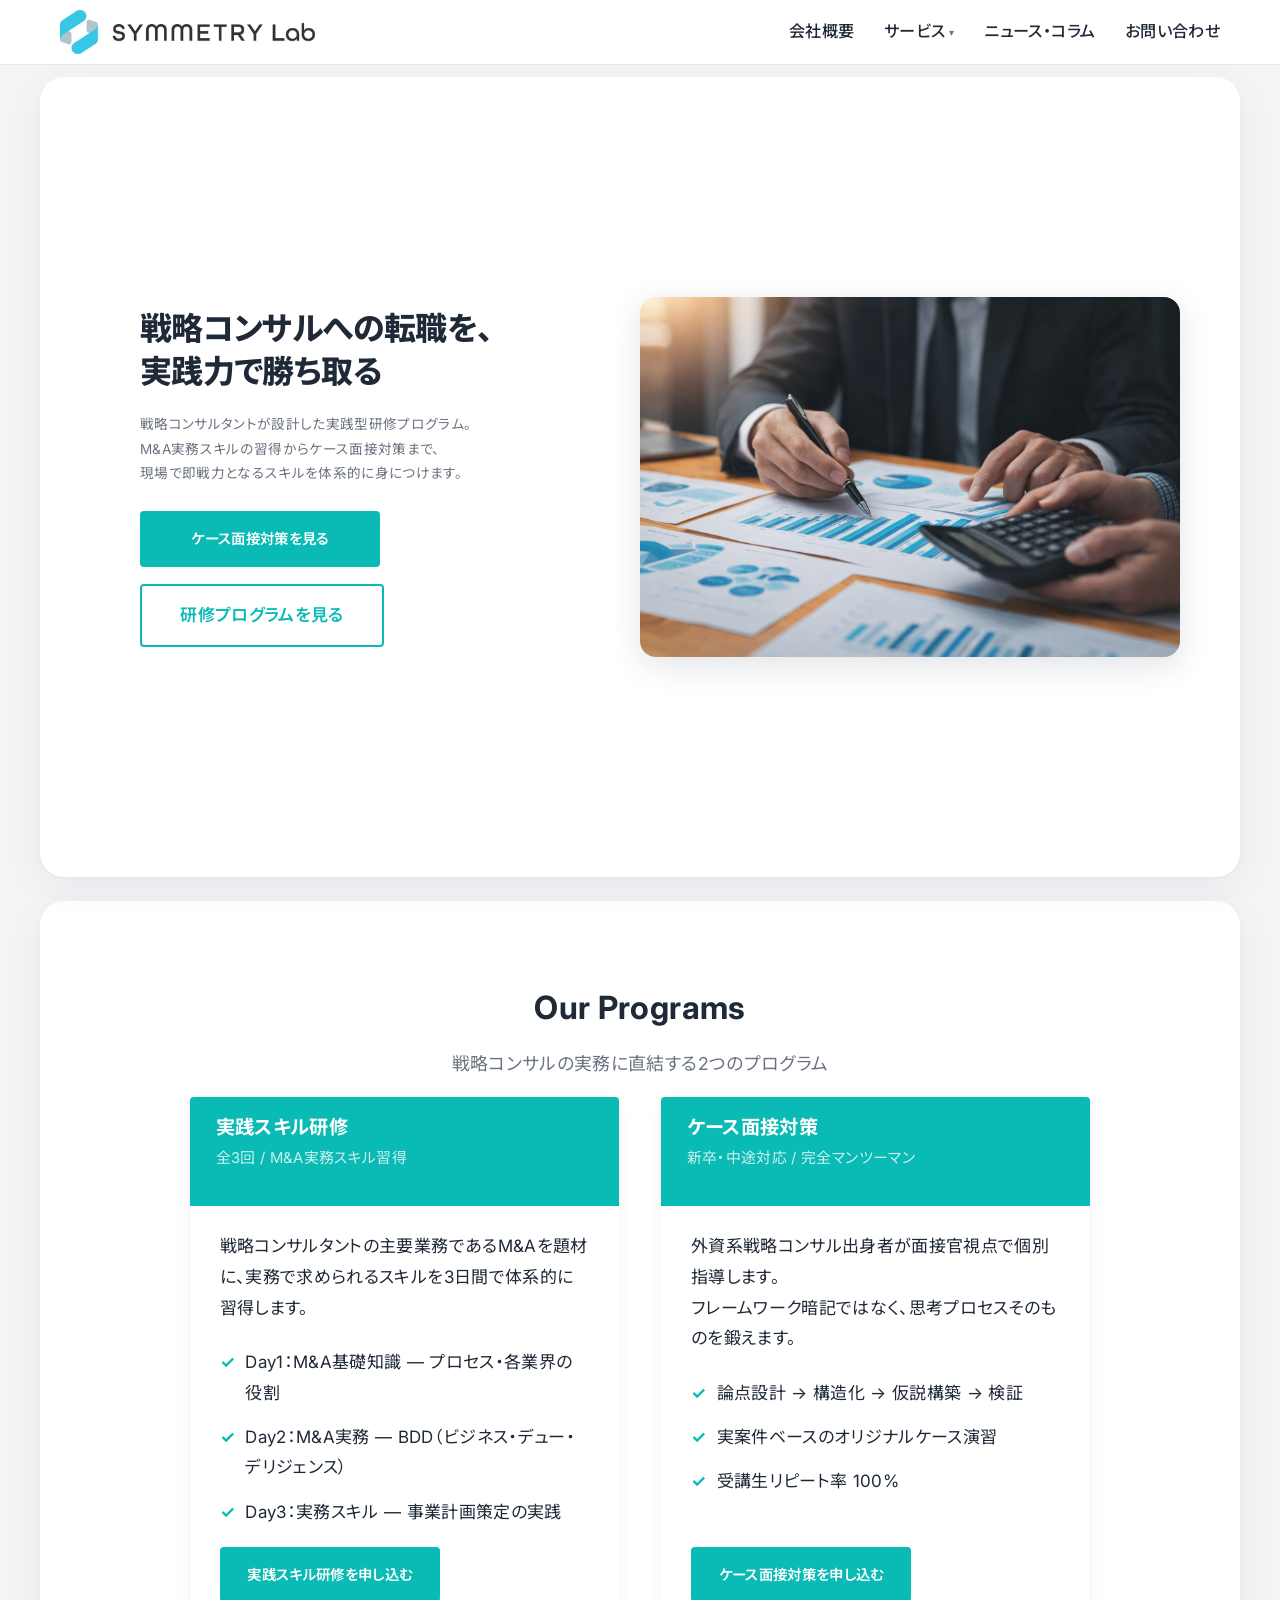
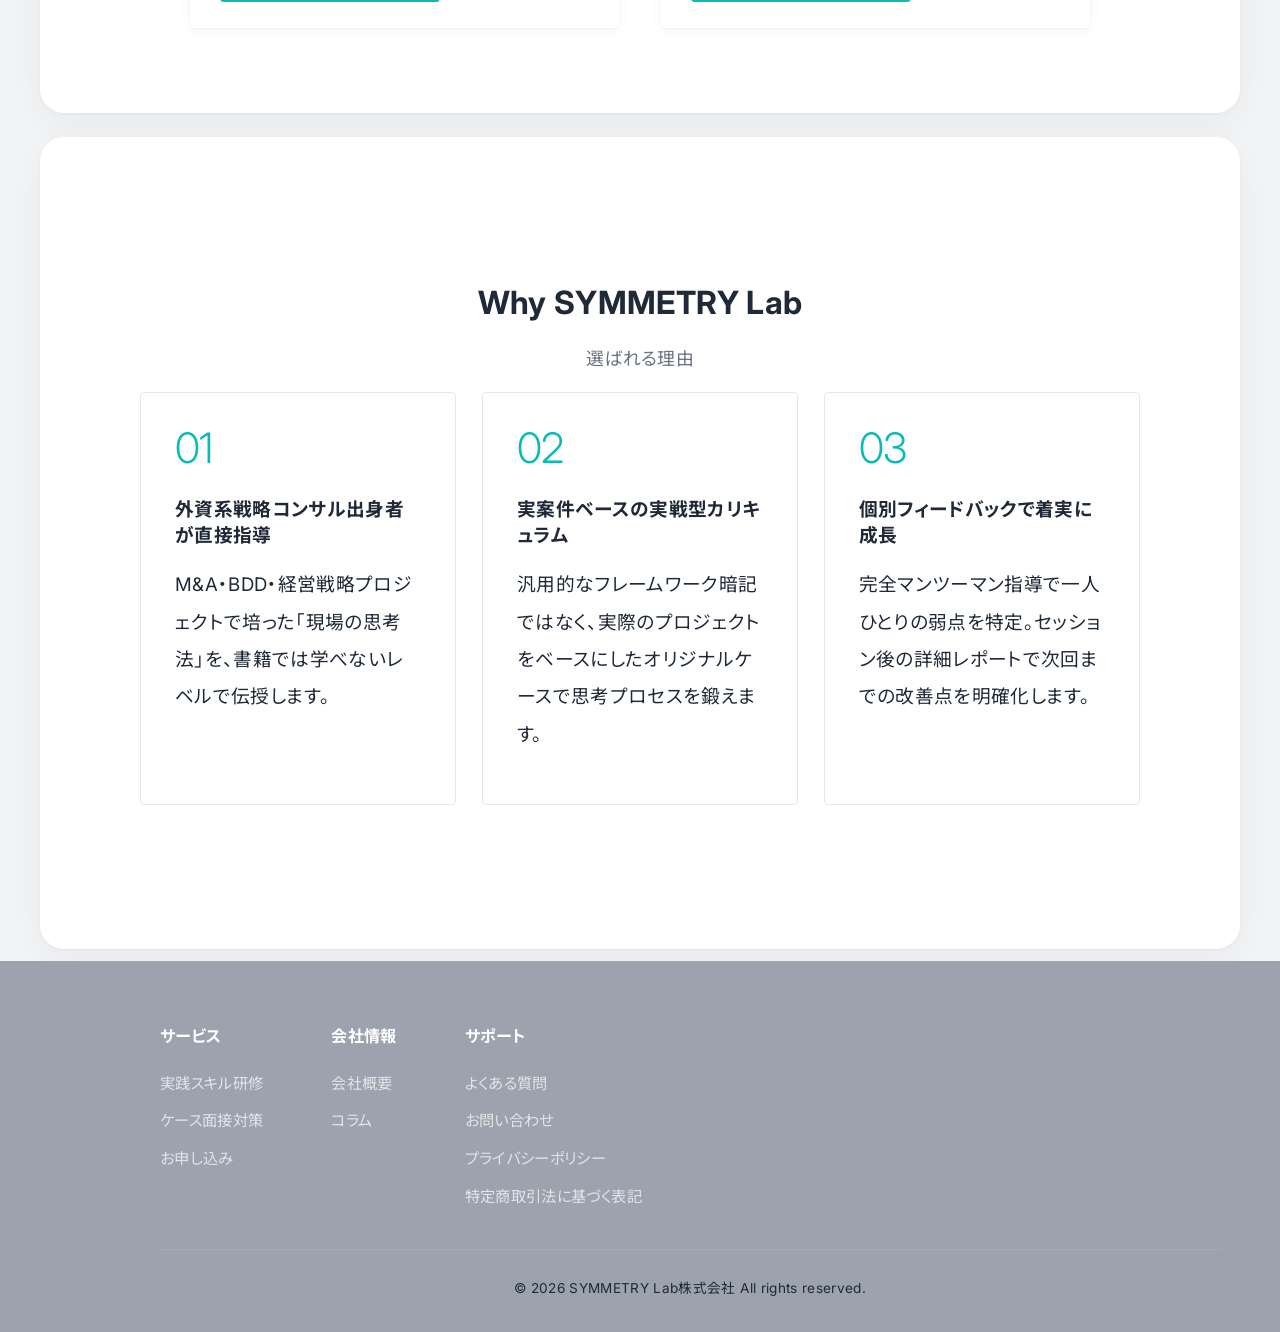
==== commit 1c5147f8: "Heroボタンの幅を統一（min-width: 240px） Co-Authored-By: Claude Opus 4.6 (1M context) <noreply@anthropic.com>" ====
--- a/index.html
+++ b/index.html
@@ -56,8 +56,8 @@
           <h1>戦略コンサルへの転職を、<br>実践力で勝ち取る</h1>
           <p>戦略コンサルタントが設計した実践型研修プログラム。<br>M&A実務スキルの習得からケース面接対策まで、<br>現場で即戦力となるスキルを体系的に身につけます。</p>
           <div class="btn-group">
-            <a href="lp-case.html" class="btn-primary">ケース面接対策を見る</a>
-            <a href="services.html" class="btn-outline">研修プログラムを見る</a>
+            <a href="lp-case.html" class="btn-primary" style="min-width:240px;text-align:center;">ケース面接対策を見る</a>
+            <a href="services.html" class="btn-outline" style="min-width:240px;text-align:center;">研修プログラムを見る</a>
           </div>
         </div>
         <div class="hero-image">
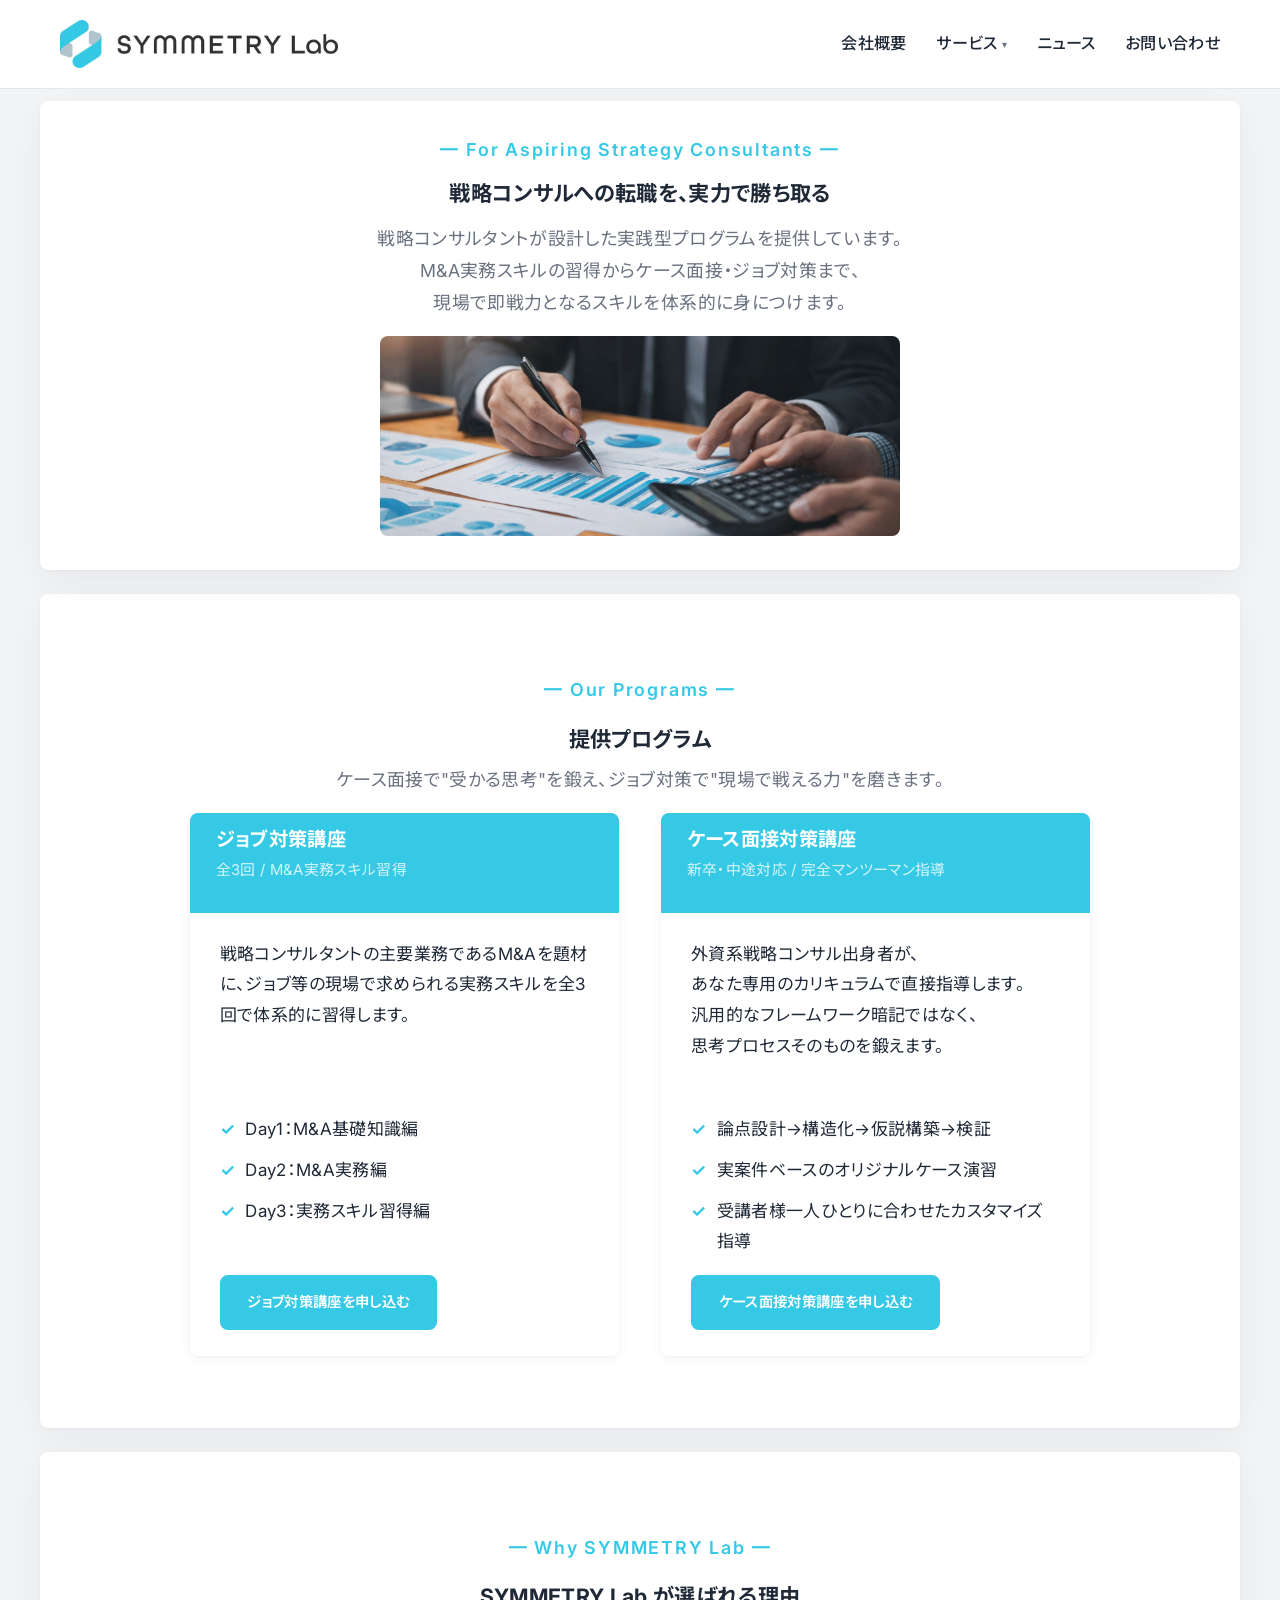
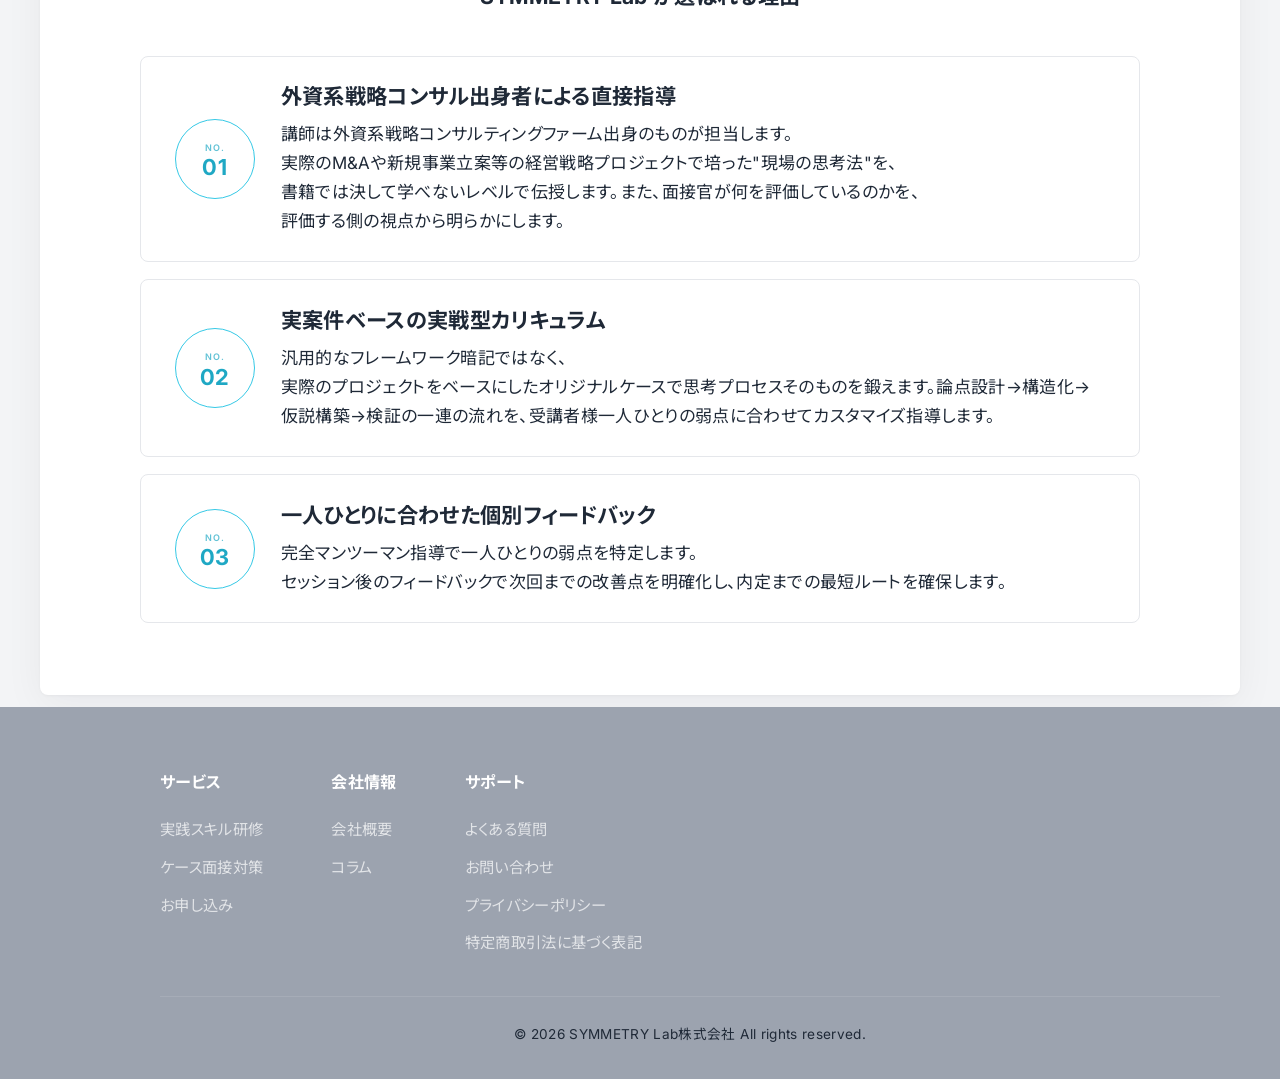
==== commit d74215ee: "HPデザイン全面リニューアル - ブランドカラーを #36C9E6 / #B2C4CD に刷新 - カード角丸を 8px に統一 - ナビゲーション項目を更新（研修サービス→ジョブ対策、FAQ→よくあ" ====
--- a/index.html
+++ b/index.html
@@ -22,6 +22,14 @@
     "url": "https://symmetrylab.jp"
   }
   </script>
+  <!-- Google tag (gtag.js) -->
+  <script async src="https://www.googletagmanager.com/gtag/js?id=G-KR9VEKC8JZ"></script>
+  <script>
+    window.dataLayer = window.dataLayer || [];
+    function gtag(){dataLayer.push(arguments);}
+    gtag('js', new Date());
+    gtag('config', 'G-KR9VEKC8JZ');
+  </script>
 </head>
 <body>
 
@@ -37,32 +45,27 @@
         <div class="nav-dropdown">
           <a href="services.html" class="nav-dropdown-trigger">サービス</a>
           <div class="nav-dropdown-menu">
-            <a href="services.html">研修サービス</a>
+            <a href="services.html">ジョブ対策</a>
             <a href="lp-case.html">ケース面接対策</a>
-            <a href="faq.html">FAQ</a>
+            <a href="faq.html">よくある質問</a>
           </div>
         </div>
-        <a href="blog/index.html">ニュース・コラム</a>
+        <a href="blog/index.html">ニュース</a>
         <a href="contact.html">お問い合わせ</a>
       </div>
     </div>
   </nav>
 
   <!-- Hero -->
-  <section class="hero hero-full">
-    <div class="container">
-      <div class="hero-grid">
-        <div class="hero-content">
-          <h1>戦略コンサルへの転職を、<br>実践力で勝ち取る</h1>
-          <p>戦略コンサルタントが設計した実践型研修プログラム。<br>M&A実務スキルの習得からケース面接対策まで、<br>現場で即戦力となるスキルを体系的に身につけます。</p>
-          <div class="btn-group">
-            <a href="lp-case.html" class="btn-primary" style="min-width:240px;text-align:center;">ケース面接対策を見る</a>
-            <a href="services.html" class="btn-outline" style="min-width:240px;text-align:center;">研修プログラムを見る</a>
-          </div>
-        </div>
-        <div class="hero-image">
-          <img src="images/hero-consulting.jpg" alt="戦略コンサルティング">
-        </div>
+  <section class="section" style="padding:12px 40px;">
+    <div class="container fade-in" style="padding:24px 40px;">
+      <div class="section-header" style="margin-bottom:0.5rem;">
+        <p style="color:var(--color-accent);font-weight:600;letter-spacing:0.1em;margin-bottom:0.75rem;">━ For Aspiring Strategy Consultants ━</p>
+        <h1 style="margin-bottom:0.75rem;white-space:nowrap;">戦略コンサルへの転職を、実力で勝ち取る</h1>
+        <p style="max-width:800px;margin:0 auto;">戦略コンサルタントが設計した実践型プログラムを提供しています。<br>M&A実務スキルの習得からケース面接・ジョブ対策まで、<br>現場で即戦力となるスキルを体系的に身につけます。</p>
+      </div>
+      <div style="text-align:center;margin-top:1rem;">
+        <img src="images/hero-consulting.jpg" alt="戦略コンサルティング" style="max-width:520px;width:100%;height:200px;object-fit:cover;border-radius:8px;display:inline-block;">
       </div>
     </div>
   </section>
@@ -71,38 +74,39 @@
   <section class="section section-programs">
     <div class="container">
       <div class="section-header">
-        <h2>Our Programs</h2>
-        <p>戦略コンサルの実務に直結する2つのプログラム</p>
+        <p style="color:var(--color-accent);font-weight:600;letter-spacing:0.1em;margin-bottom:1rem;">━ Our Programs ━</p>
+        <h2>提供プログラム</h2>
+        <p>ケース面接で"受かる思考"を鍛え、ジョブ対策で"現場で戦える力"を磨きます。</p>
       </div>
       <div class="grid-2 fade-in">
         <div class="service-card">
           <div class="service-card-header">
-            <h3>実践スキル研修</h3>
+            <h3>ジョブ対策講座</h3>
             <p class="text-small" style="opacity:0.8">全3回 / M&A実務スキル習得</p>
           </div>
           <div class="service-card-body">
-            <p>戦略コンサルタントの主要業務であるM&Aを題材に、実務で求められるスキルを3日間で体系的に習得します。</p>
+            <p>戦略コンサルタントの主要業務であるM&Aを題材に、ジョブ等の現場で求められる実務スキルを全3回で体系的に習得します。</p>
             <ul>
-              <li>Day1：M&A基礎知識 — プロセス・各業界の役割</li>
-              <li>Day2：M&A実務 — BDD（ビジネス・デュー・デリジェンス）</li>
-              <li>Day3：実務スキル — 事業計画策定の実践</li>
+              <li>Day1：M&A基礎知識編</li>
+              <li>Day2：M&A実務編</li>
+              <li>Day3：実務スキル習得編</li>
             </ul>
-            <a href="services.html" class="btn-primary">実践スキル研修を申し込む</a>
+            <a href="services.html" class="btn-primary">ジョブ対策講座を申し込む</a>
           </div>
         </div>
         <div class="service-card">
           <div class="service-card-header">
-            <h3>ケース面接対策</h3>
-            <p class="text-small" style="opacity:0.8">新卒・中途対応 / 完全マンツーマン</p>
+            <h3>ケース面接対策講座</h3>
+            <p class="text-small" style="opacity:0.8">新卒・中途対応 / 完全マンツーマン指導</p>
           </div>
           <div class="service-card-body">
-            <p>外資系戦略コンサル出身者が面接官視点で個別指導します。<br>フレームワーク暗記ではなく、思考プロセスそのものを鍛えます。</p>
+            <p style="word-break:keep-all;overflow-wrap:break-word;">外資系戦略コンサル出身者が、あなた専用のカリキュラムで直接指導します。汎用的なフレームワーク暗記ではなく、思考プロセスそのものを鍛えます。</p>
             <ul>
-              <li>論点設計 → 構造化 → 仮説構築 → 検証</li>
+              <li>論点設計→構造化→仮説構築→検証</li>
               <li>実案件ベースのオリジナルケース演習</li>
-              <li>受講生リピート率 100%</li>
+              <li>受講者様一人ひとりに合わせたカスタマイズ指導</li>
             </ul>
-            <a href="lp-case.html" class="btn-primary">ケース面接対策を申し込む</a>
+            <a href="lp-case.html" class="btn-primary">ケース面接対策講座を申し込む</a>
           </div>
         </div>
       </div>
@@ -113,24 +117,42 @@
   <section class="section section-alt section-why">
     <div class="container">
       <div class="section-header">
-        <h2>Why SYMMETRY Lab</h2>
-        <p>選ばれる理由</p>
+        <p style="color:var(--color-accent);font-weight:600;letter-spacing:0.1em;margin-bottom:1rem;">━ Why SYMMETRY Lab ━</p>
+        <h2>SYMMETRY Lab が選ばれる理由</h2>
       </div>
-      <div class="grid-3 fade-in">
-        <div class="strength-item">
-          <div class="strength-num">01</div>
-          <h3>外資系戦略コンサル出身者が直接指導</h3>
-          <p>M&A・BDD・経営戦略プロジェクトで培った「現場の思考法」を、書籍では学べないレベルで伝授します。</p>
+
+      <div style="max-width:1100px;margin:1rem auto 0;display:flex;flex-direction:column;gap:1rem;">
+        <div style="display:flex;align-items:center;gap:1.5rem;background:#fff;border:1px solid var(--color-border);border-radius:8px;padding:1.5rem 2rem;">
+          <div style="flex-shrink:0;width:80px;height:80px;border-radius:50%;border:1px solid var(--color-accent);color:var(--color-accent-hover);display:flex;flex-direction:column;align-items:center;justify-content:center;font-family:'Inter',sans-serif;font-weight:700;letter-spacing:0.05em;">
+            <span style="font-size:9px;font-weight:600;opacity:0.7;">NO.</span>
+            <span style="font-size:22px;line-height:1;">01</span>
+          </div>
+          <div>
+            <h3 style="font-size:1.25rem;font-weight:700;color:var(--color-primary);margin-bottom:0.5rem;">外資系戦略コンサル出身者による直接指導</h3>
+            <p style="color:var(--color-text);margin:0;line-height:1.7;word-break:keep-all;overflow-wrap:break-word;">講師は外資系戦略コンサルティングファーム出身のものが担当します。実際のM&Aや新規事業立案等の経営戦略プロジェクトで培った"現場の思考法"を、書籍では決して学べないレベルで伝授します。また、面接官が何を評価しているのかを、評価する側の視点から明らかにします。</p>
+          </div>
         </div>
-        <div class="strength-item">
-          <div class="strength-num">02</div>
-          <h3>実案件ベースの実戦型カリキュラム</h3>
-          <p>汎用的なフレームワーク暗記ではなく、実際のプロジェクトをベースにしたオリジナルケースで思考プロセスを鍛えます。</p>
+
+        <div style="display:flex;align-items:center;gap:1.5rem;background:#fff;border:1px solid var(--color-border);border-radius:8px;padding:1.5rem 2rem;">
+          <div style="flex-shrink:0;width:80px;height:80px;border-radius:50%;border:1px solid var(--color-accent);color:var(--color-accent-hover);display:flex;flex-direction:column;align-items:center;justify-content:center;font-family:'Inter',sans-serif;font-weight:700;letter-spacing:0.05em;">
+            <span style="font-size:9px;font-weight:600;opacity:0.7;">NO.</span>
+            <span style="font-size:22px;line-height:1;">02</span>
+          </div>
+          <div>
+            <h3 style="font-size:1.25rem;font-weight:700;color:var(--color-primary);margin-bottom:0.5rem;">実案件ベースの実戦型カリキュラム</h3>
+            <p style="color:var(--color-text);margin:0;line-height:1.7;word-break:keep-all;overflow-wrap:break-word;">汎用的なフレームワーク暗記ではなく、実際のプロジェクトをベースにしたオリジナルケースで思考プロセスそのものを鍛えます。論点設計→構造化→仮説構築→検証の一連の流れを、受講者様一人ひとりの弱点に合わせてカスタマイズ指導します。</p>
+          </div>
         </div>
-        <div class="strength-item">
-          <div class="strength-num">03</div>
-          <h3>個別フィードバックで着実に成長</h3>
-          <p>完全マンツーマン指導で一人ひとりの弱点を特定。セッション後の詳細レポートで次回までの改善点を明確化します。</p>
+
+        <div style="display:flex;align-items:center;gap:1.5rem;background:#fff;border:1px solid var(--color-border);border-radius:8px;padding:1.5rem 2rem;">
+          <div style="flex-shrink:0;width:80px;height:80px;border-radius:50%;border:1px solid var(--color-accent);color:var(--color-accent-hover);display:flex;flex-direction:column;align-items:center;justify-content:center;font-family:'Inter',sans-serif;font-weight:700;letter-spacing:0.05em;">
+            <span style="font-size:9px;font-weight:600;opacity:0.7;">NO.</span>
+            <span style="font-size:22px;line-height:1;">03</span>
+          </div>
+          <div>
+            <h3 style="font-size:1.25rem;font-weight:700;color:var(--color-primary);margin-bottom:0.5rem;">一人ひとりに合わせた個別フィードバック</h3>
+            <p style="color:var(--color-text);margin:0;line-height:1.7;word-break:keep-all;overflow-wrap:break-word;">完全マンツーマン指導で一人ひとりの弱点を特定します。セッション後のフィードバックで次回までの改善点を明確化し、内定までの最短ルートを確保します。</p>
+          </div>
         </div>
       </div>
     </div>
--- a/css/style.css
+++ b/css/style.css
@@ -7,23 +7,23 @@
   /* ===== LP統一カラーパレット（Tiffany Blue × Gray × White） ===== */
   --color-primary: #1F2937;
   --color-primary-light: #374151;
-  --color-accent: #0ABAB5;
-  --color-accent-hover: #058A85;
+  --color-accent: #36C9E6;
+  --color-accent-hover: #1FA8C4;
   --color-bg: #FFFFFF;
   --color-bg-alt: #F9FAFB;
   --color-text: #1F2937;
   --color-text-light: #6B7280;
   --color-border: #E5E7EB;
   --color-white: #FFFFFF;
-  --color-success: #0ABAB5;
+  --color-success: #36C9E6;
   --color-warning: #F59E0B;
-  --color-tiffany: #0ABAB5;
-  --color-tiffany-dark: #058A85;
-  --color-tiffany-light: #7FD8D4;
-  --color-tiffany-bg: #E6F7F6;
+  --color-tiffany: #36C9E6;
+  --color-tiffany-dark: #1FA8C4;
+  --color-tiffany-light: #B2C4CD;
+  --color-tiffany-bg: #EBF9FC;
   --font-family: "Inter", "Noto Sans JP", "Hiragino Kaku Gothic ProN", "Hiragino Sans", sans-serif;
   --max-width: 1100px;
-  --radius: 4px;
+  --radius: 8px;
   --shadow: 0 1px 3px rgba(0, 0, 0, 0.04), 0 4px 16px rgba(17, 24, 39, 0.04);
   --shadow-lg: 0 1px 3px rgba(0, 0, 0, 0.04), 0 10px 40px rgba(17, 24, 39, 0.06);
   --transition: 0.25s ease;
@@ -57,14 +57,26 @@
   display: block;
 }
 
-a {
+a,
+a:link,
+a:visited,
+a:hover,
+a:active,
+a:focus {
   color: var(--color-accent);
-  text-decoration: none;
+  text-decoration: none !important;
   transition: color var(--transition);
 }
 
 a:hover {
   color: var(--color-accent-hover);
+}
+
+.text-accent,
+.text-accent:hover,
+a.text-accent,
+a.text-accent:hover {
+  text-decoration: none !important;
 }
 
 ul, ol {
@@ -106,8 +118,8 @@
 
 .section > .container {
   background: #FFFFFF;
-  border-radius: 24px;
-  padding: 36px 80px;
+  border-radius: 8px;
+  padding: 24px 60px;
   box-shadow: 0 1px 3px rgba(0, 0, 0, 0.04), 0 10px 40px rgba(17, 24, 39, 0.05);
   max-width: 1800px;
 }
@@ -120,11 +132,10 @@
   background: #FFFFFF;
 }
 
-/* Programs / Why / Mission セクションをフルスクリーンに */
+/* Programs / Why / Mission セクション */
 .section-programs > .container,
 .section-why > .container,
 .section-mission > .container {
-  min-height: calc(100vh - 64px - 24px);
   display: flex;
   flex-direction: column;
   justify-content: center;
@@ -140,7 +151,7 @@
 
 @media (max-width: 768px) {
   .section { padding: 12px 12px; }
-  .section > .container { padding: 48px 28px; border-radius: 16px; }
+  .section > .container { padding: 48px 28px; border-radius: 8px; }
   .section-programs > .container,
   .section-why > .container,
   .section-mission > .container { min-height: auto; }
@@ -159,6 +170,14 @@
 .section-header {
   text-align: center;
   margin-bottom: 1rem;
+}
+
+.section-header h1,
+.section-header h2 {
+  font-size: 1.25rem;
+  font-weight: 700;
+  line-height: 1.5;
+  margin-bottom: 0.5rem;
 }
 
 .section-header p {
@@ -202,7 +221,7 @@
 }
 
 .nav-logo-img {
-  height: 44px;
+  height: 48px;
   width: auto;
   display: block;
 }
@@ -211,7 +230,7 @@
   display: flex;
   align-items: center;
   justify-content: space-between;
-  height: 64px;
+  height: 88px;
   max-width: 100%;
   padding: 0;
 }
@@ -341,10 +360,16 @@
 }
 
 /* --- Buttons --- */
-.btn-primary {
+.btn-primary,
+a.btn-primary,
+a.btn-primary:link,
+a.btn-primary:visited,
+a.btn-primary:hover,
+a.btn-primary:active,
+a.btn-primary:focus {
   display: inline-block;
   background: var(--color-accent);
-  color: var(--color-white);
+  color: var(--color-white) !important;
   padding: clamp(0.6rem, 1vw, 0.85rem) clamp(1.5rem, 2vw, 2.25rem);
   border-radius: var(--radius);
   font-weight: 600;
@@ -355,10 +380,11 @@
   text-align: center;
 }
 
-.btn-primary:hover {
+.btn-primary:hover,
+a.btn-primary:hover {
   background: var(--color-accent-hover);
   border-color: var(--color-accent-hover);
-  color: var(--color-white);
+  color: var(--color-white) !important;
 }
 
 .btn-outline {
@@ -464,13 +490,13 @@
 
 .hero > .container {
   background: #FFFFFF;
-  border-radius: 24px;
+  border-radius: 8px;
   padding: 0;
   box-shadow: 0 1px 3px rgba(0, 0, 0, 0.04), 0 10px 40px rgba(17, 24, 39, 0.05);
   max-width: 1800px;
   position: relative;
   overflow: hidden;
-  min-height: calc(100vh - 64px - 24px - 12px);
+  min-height: 0;
   display: flex;
   align-items: center;
 }
@@ -481,26 +507,26 @@
   gap: 0;
   align-items: center;
   width: 100%;
-  min-height: calc(100vh - 64px - 80px);
+  min-height: 0;
 }
 
 .hero-content {
-  padding: clamp(40px, 5vw, 80px) clamp(28px, 5vw, 80px) clamp(40px, 5vw, 80px) clamp(28px, 10vw, 160px);
+  padding: clamp(24px, 3vw, 40px) clamp(28px, 4vw, 60px) clamp(24px, 3vw, 40px) clamp(28px, 6vw, 100px);
 }
 
 .hero-image {
   display: flex;
   align-items: center;
   justify-content: center;
-  padding: clamp(28px, 4vw, 60px) clamp(28px, 5vw, 80px) clamp(28px, 4vw, 60px) 0;
+  padding: clamp(20px, 3vw, 40px) clamp(28px, 4vw, 60px) clamp(20px, 3vw, 40px) 0;
 }
 
 .hero-image img {
   width: 100%;
   max-width: 100%;
-  max-height: calc(100vh - 160px);
+  max-height: calc(60vh - 80px);
   object-fit: cover;
-  border-radius: 16px;
+  border-radius: 8px;
   box-shadow: 0 8px 32px rgba(17, 24, 39, 0.12);
 }
 
@@ -516,7 +542,7 @@
 
 @media (max-width: 768px) {
   .hero { padding: 12px 12px; }
-  .hero > .container { min-height: auto; border-radius: 16px; }
+  .hero > .container { min-height: auto; border-radius: 8px; }
   .hero-grid { grid-template-columns: 1fr; }
   .hero-content { padding: 48px 28px; }
   .hero-image { padding: 0 28px 40px; }
@@ -766,8 +792,8 @@
 .service-card-header {
   background: var(--color-tiffany);
   color: var(--color-white);
-  padding: 1rem 1.5rem;
-  min-height: 80px;
+  padding: 0.75rem 1.5rem;
+  min-height: 0;
 }
 
 .service-card-header h3 {
@@ -799,14 +825,25 @@
   margin-bottom: 0.75rem;
 }
 
-.service-card-body p {
-  min-height: 3.6rem;
+.service-card-body > p:first-child {
+  min-height: 9rem;
+  margin-bottom: 1rem;
+}
+
+.service-card-body ul {
+  display: flex;
+  flex-direction: column;
+  gap: 0;
 }
 
 .service-card-body li {
-  padding: 0.4rem 0;
   padding-left: 1.5rem;
   position: relative;
+  display: flex;
+  align-items: flex-start;
+  margin: 0;
+  padding-top: 0.3rem;
+  padding-bottom: 0.3rem;
 }
 
 .service-card-body li::before {
@@ -882,7 +919,7 @@
 
 .cta-banner > .container {
   background: var(--color-primary);
-  border-radius: 24px;
+  border-radius: 8px;
   padding: 48px 160px;
   box-shadow: 0 1px 3px rgba(0, 0, 0, 0.04), 0 10px 40px rgba(17, 24, 39, 0.08);
   max-width: 1800px;
@@ -906,7 +943,7 @@
 
 @media (max-width: 768px) {
   .cta-banner { padding: 12px 12px; }
-  .cta-banner > .container { padding: 48px 28px; border-radius: 16px; }
+  .cta-banner > .container { padding: 48px 28px; border-radius: 8px; }
 }
 
 .cta-banner h2 {
@@ -929,7 +966,7 @@
   background: var(--color-accent);
   color: var(--color-white);
   padding: 0.25rem 1rem;
-  border-radius: 20px;
+  border-radius: 8px;
   font-size: 0.85rem;
   font-weight: 700;
   margin-bottom: 0.75rem;
@@ -958,7 +995,7 @@
   background: var(--color-accent);
   color: var(--color-white);
   padding: 0.15rem 1rem;
-  border-radius: 20px;
+  border-radius: 8px;
   font-size: 0.8rem;
   font-weight: 700;
 }
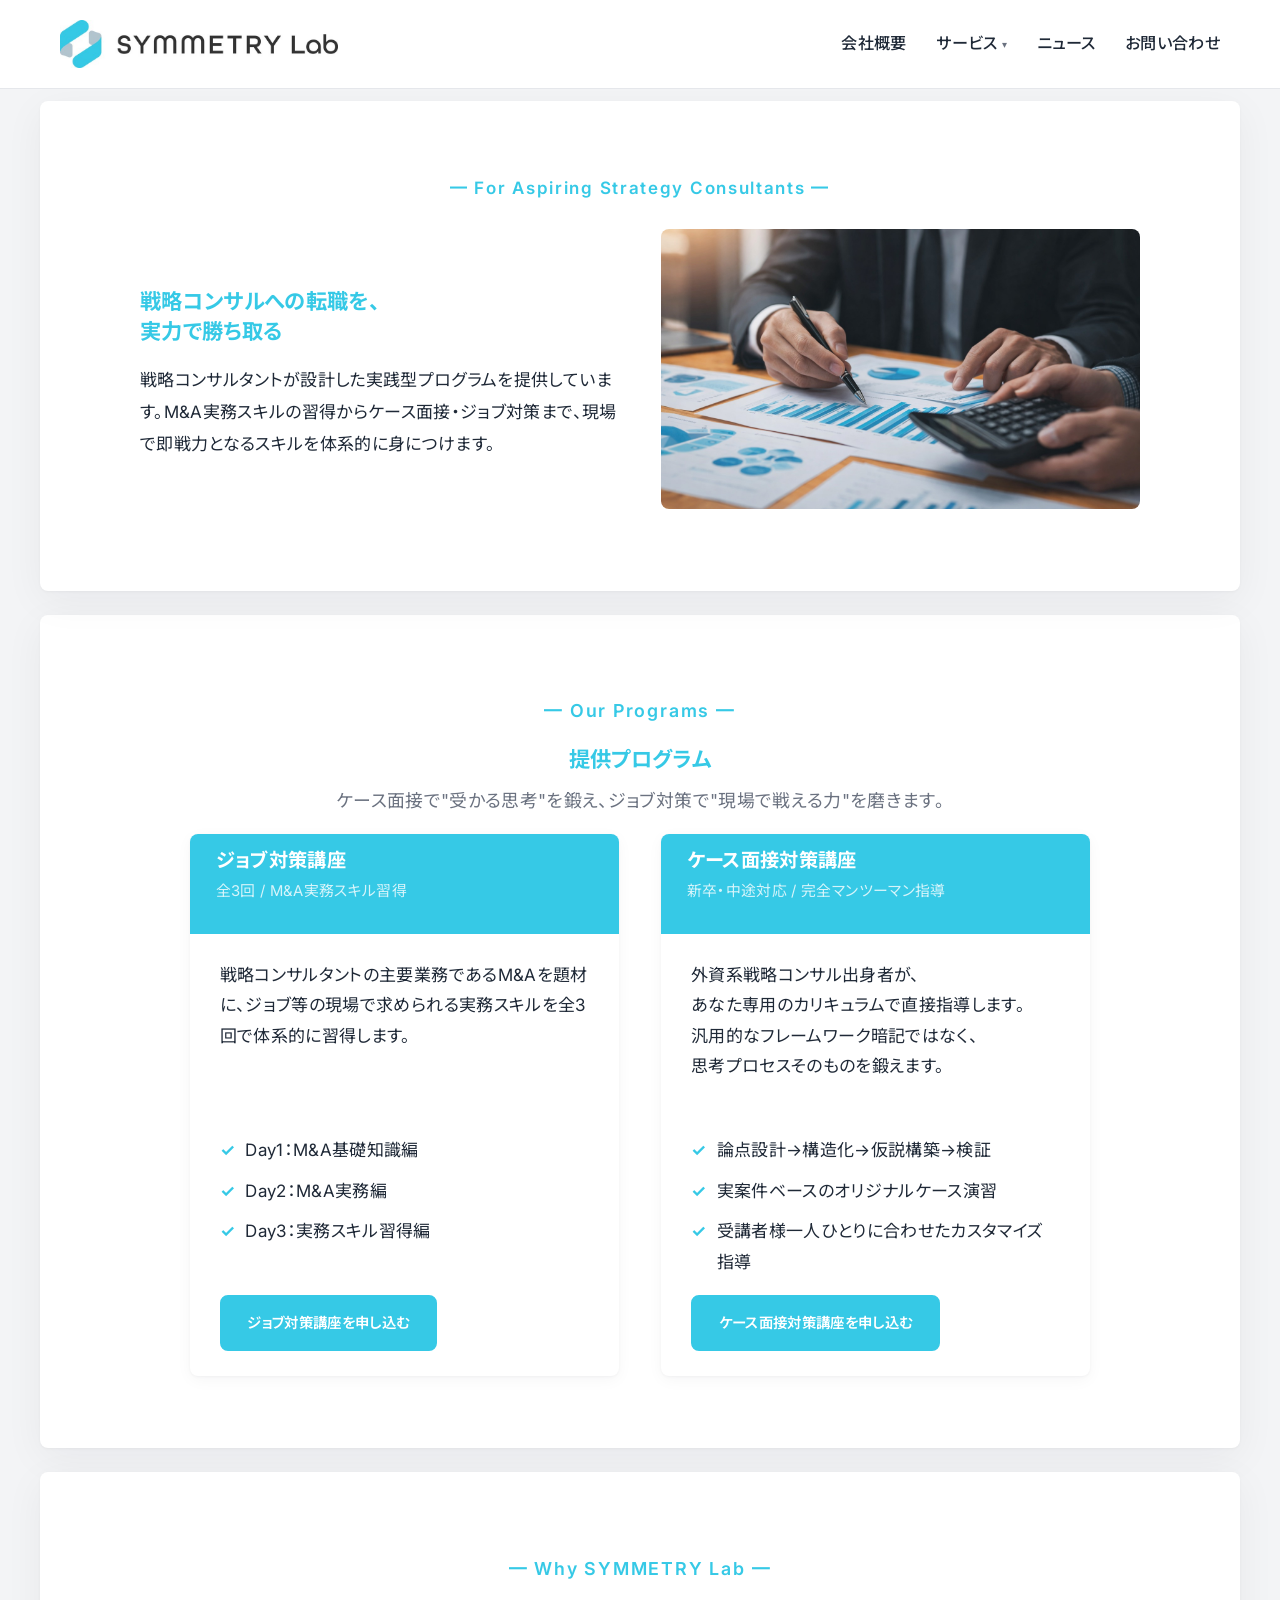
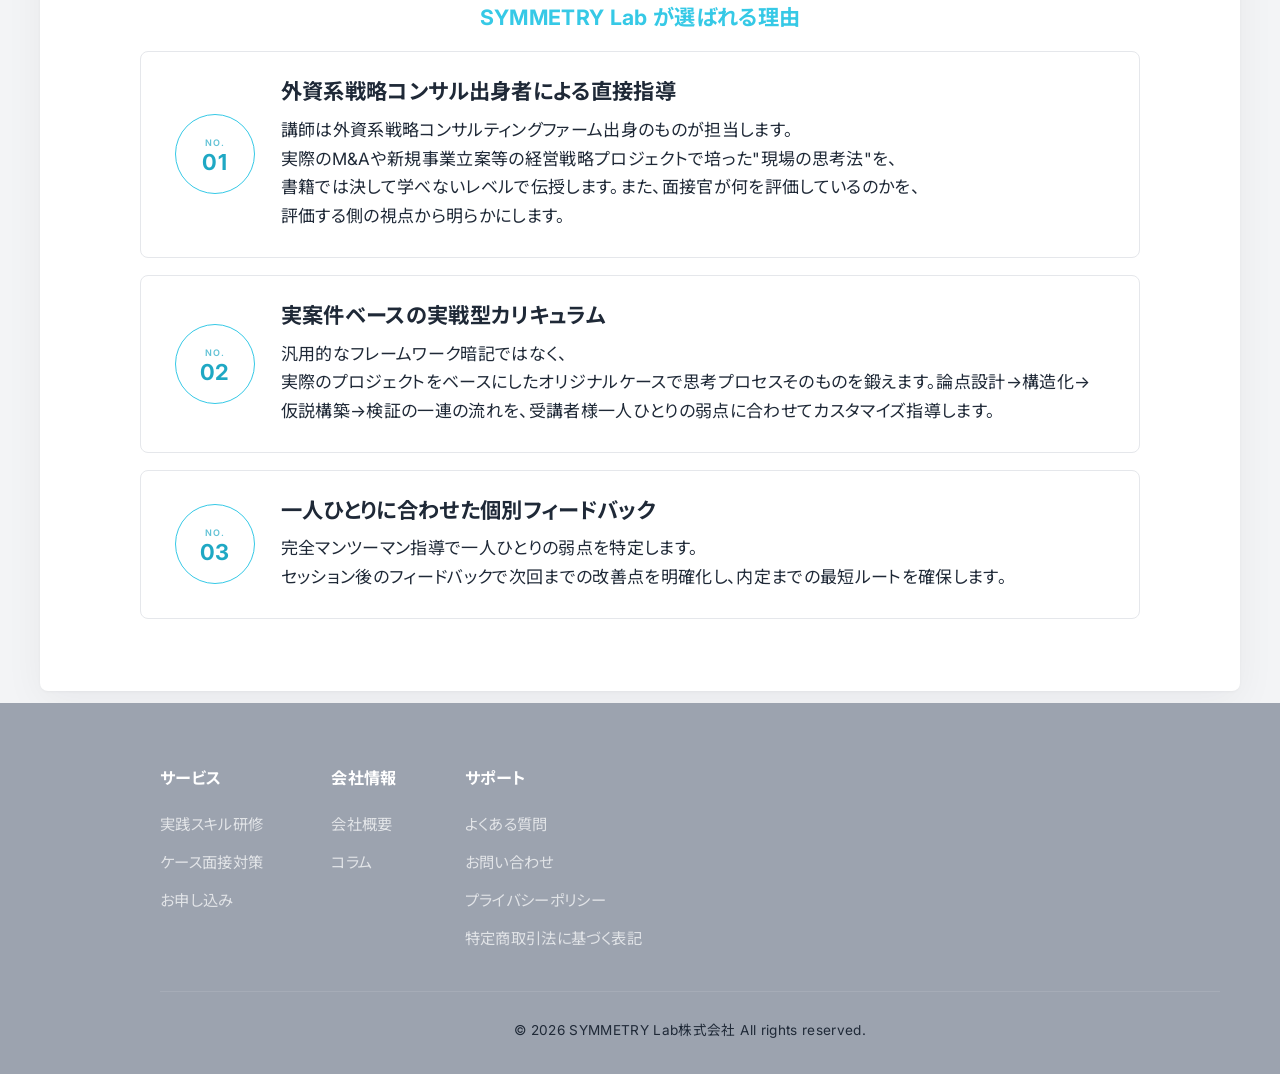
==== commit 6fa54fe8: "Stripe Webhook対応・複数管理者通知・タイトル統一・UI調整 - Stripe Webhookエンドポイント /api/stripe-webhook を追加   - checkout.se" ====
--- a/index.html
+++ b/index.html
@@ -30,6 +30,7 @@
     gtag('js', new Date());
     gtag('config', 'G-KR9VEKC8JZ');
   </script>
+  <link rel="icon" type="image/jpeg" href="images/logo_mark.jpg">
 </head>
 <body>
 
@@ -57,15 +58,17 @@
   </nav>
 
   <!-- Hero -->
-  <section class="section" style="padding:12px 40px;">
-    <div class="container fade-in" style="padding:24px 40px;">
-      <div class="section-header" style="margin-bottom:0.5rem;">
-        <p style="color:var(--color-accent);font-weight:600;letter-spacing:0.1em;margin-bottom:0.75rem;">━ For Aspiring Strategy Consultants ━</p>
-        <h1 style="margin-bottom:0.75rem;white-space:nowrap;">戦略コンサルへの転職を、実力で勝ち取る</h1>
-        <p style="max-width:800px;margin:0 auto;">戦略コンサルタントが設計した実践型プログラムを提供しています。<br>M&A実務スキルの習得からケース面接・ジョブ対策まで、<br>現場で即戦力となるスキルを体系的に身につけます。</p>
-      </div>
-      <div style="text-align:center;margin-top:1rem;">
-        <img src="images/hero-consulting.jpg" alt="戦略コンサルティング" style="max-width:520px;width:100%;height:200px;object-fit:cover;border-radius:8px;display:inline-block;">
+  <section class="section">
+    <div class="container fade-in">
+      <p style="color:var(--color-accent);font-weight:600;letter-spacing:0.1em;margin:0 0 1.5rem;text-align:center;">━ For Aspiring Strategy Consultants ━</p>
+      <div style="display:grid;grid-template-columns:1fr 1fr;gap:2.5rem;align-items:center;max-width:1200px;margin:0 auto;">
+        <div>
+          <h1 style="margin-bottom:1rem;font-size:1.25rem;color:var(--color-accent);">戦略コンサルへの転職を、<br>実力で勝ち取る</h1>
+          <p style="margin:0;line-height:1.9;">戦略コンサルタントが設計した実践型プログラムを提供しています。M&A実務スキルの習得からケース面接・ジョブ対策まで、現場で即戦力となるスキルを体系的に身につけます。</p>
+        </div>
+        <div style="text-align:center;">
+          <img src="images/hero-consulting.jpg" alt="戦略コンサルティング" style="width:100%;max-width:520px;height:280px;object-fit:cover;border-radius:8px;display:inline-block;">
+        </div>
       </div>
     </div>
   </section>
@@ -118,7 +121,7 @@
     <div class="container">
       <div class="section-header">
         <p style="color:var(--color-accent);font-weight:600;letter-spacing:0.1em;margin-bottom:1rem;">━ Why SYMMETRY Lab ━</p>
-        <h2>SYMMETRY Lab が選ばれる理由</h2>
+        <h2 style="color:var(--color-accent);font-size:1.25rem;">SYMMETRY Lab が選ばれる理由</h2>
       </div>
 
       <div style="max-width:1100px;margin:1rem auto 0;display:flex;flex-direction:column;gap:1rem;">
--- a/css/style.css
+++ b/css/style.css
@@ -136,9 +136,7 @@
 .section-programs > .container,
 .section-why > .container,
 .section-mission > .container {
-  display: flex;
-  flex-direction: column;
-  justify-content: center;
+  /* 余白は標準の section > .container と同一にする */
 }
 
 @media (max-width: 1400px) {
@@ -173,11 +171,13 @@
 }
 
 .section-header h1,
-.section-header h2 {
-  font-size: 1.25rem;
-  font-weight: 700;
-  line-height: 1.5;
-  margin-bottom: 0.5rem;
+.section-header h2,
+.section-header h3 {
+  font-size: 1.25rem !important;
+  font-weight: 700 !important;
+  line-height: 1.5 !important;
+  margin-bottom: 0.5rem !important;
+  color: var(--color-accent) !important;
 }
 
 .section-header p {
